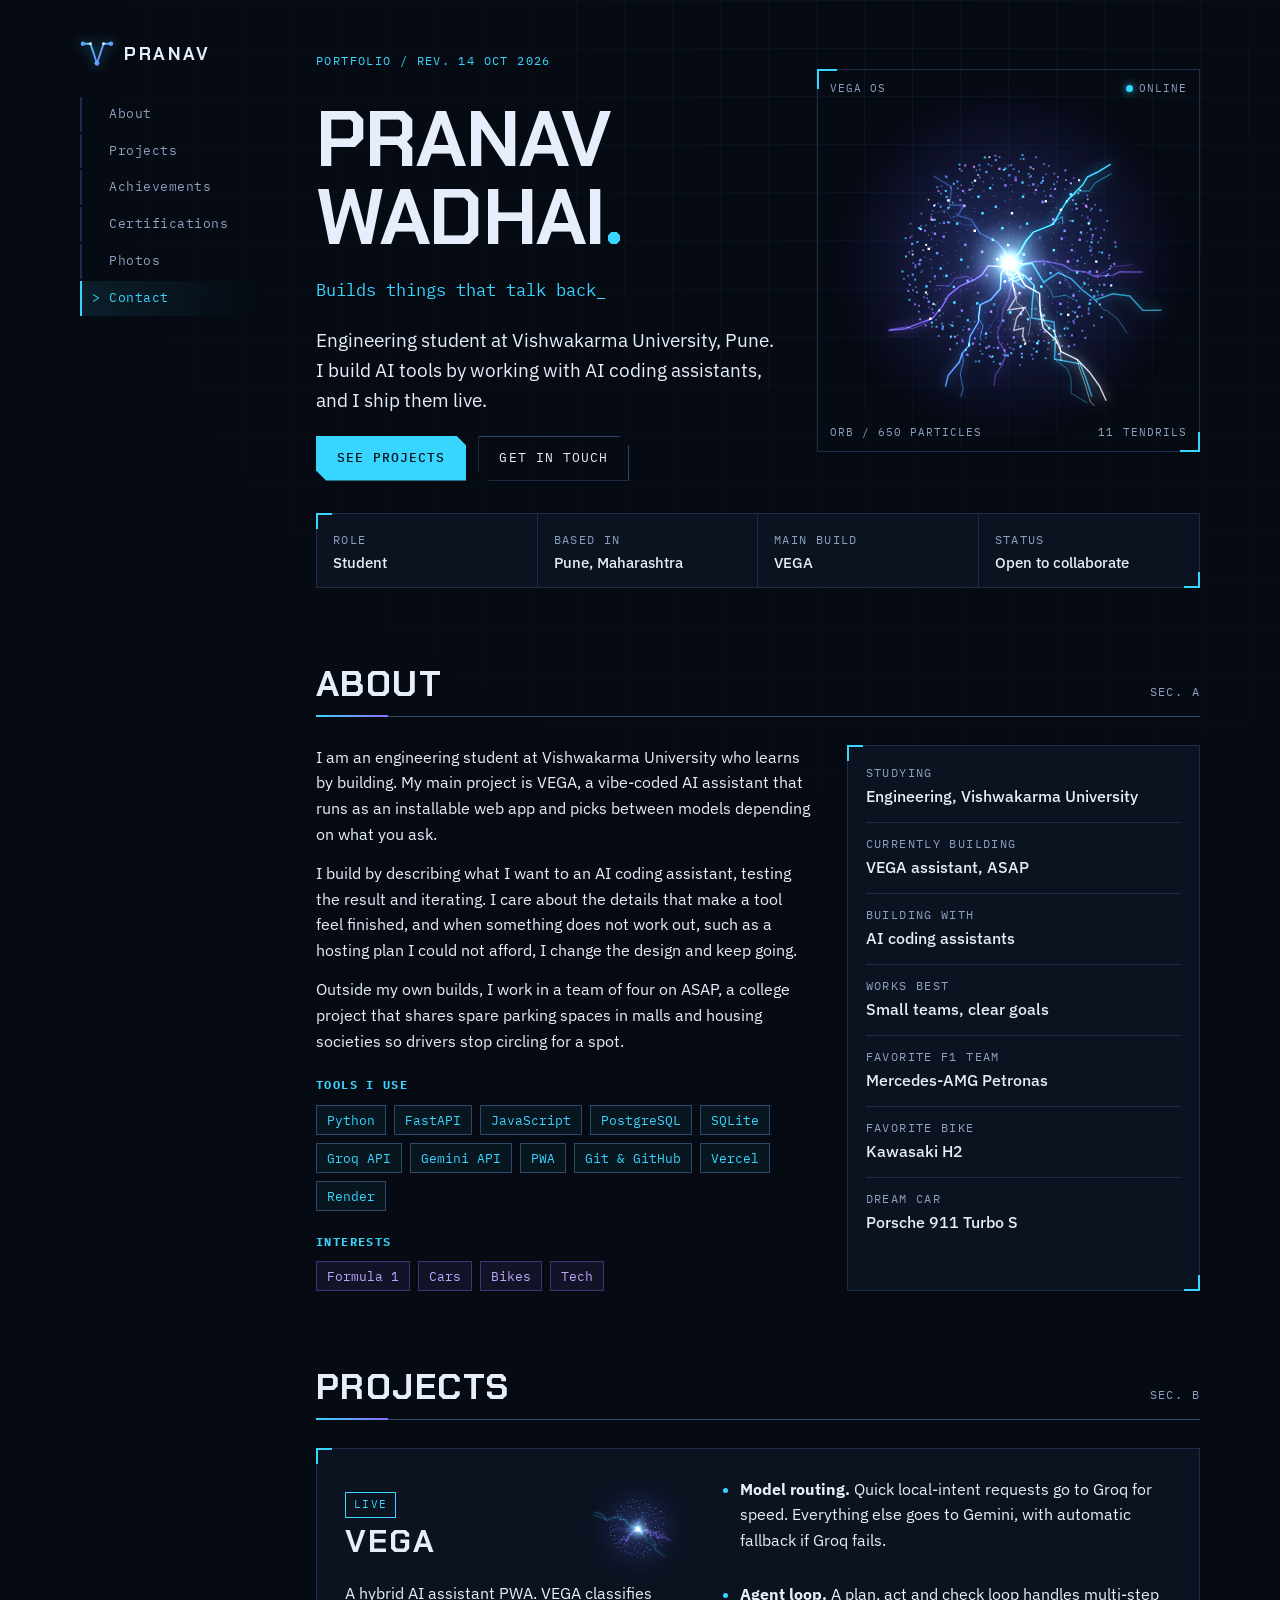
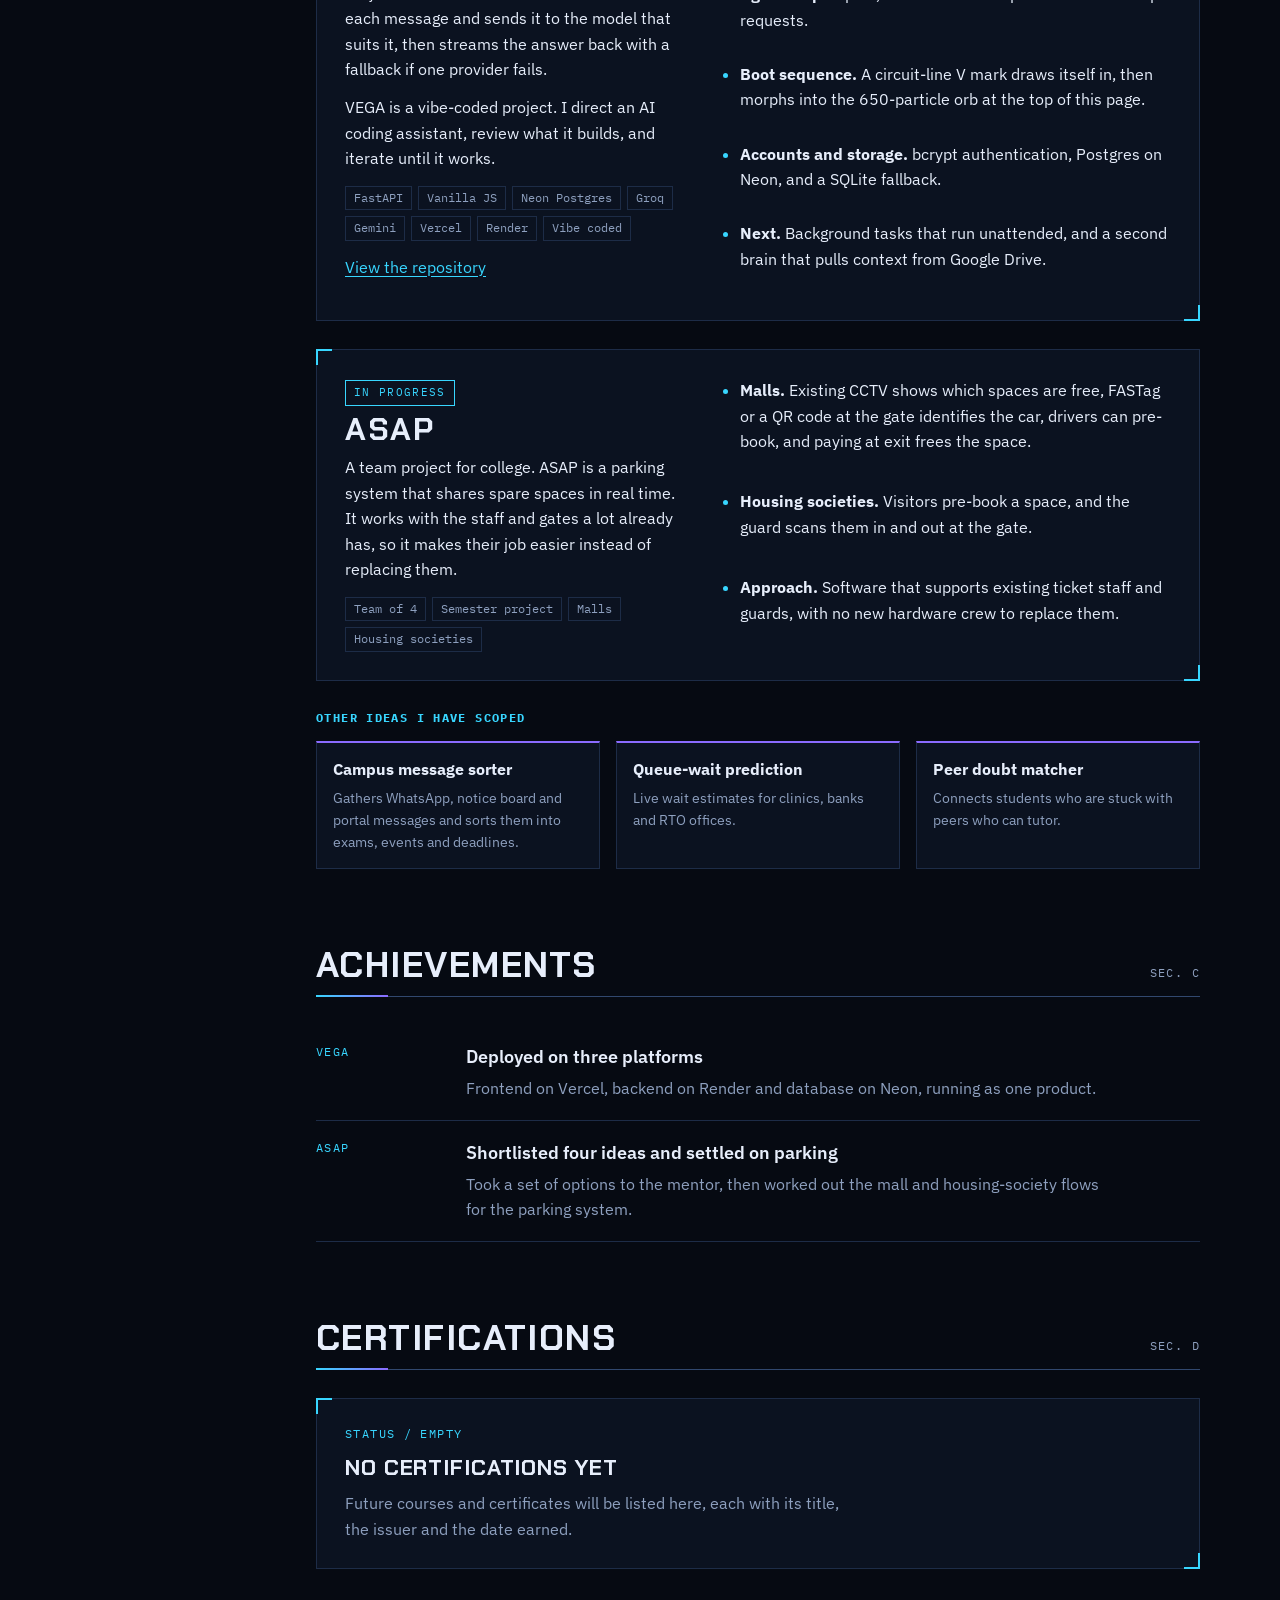
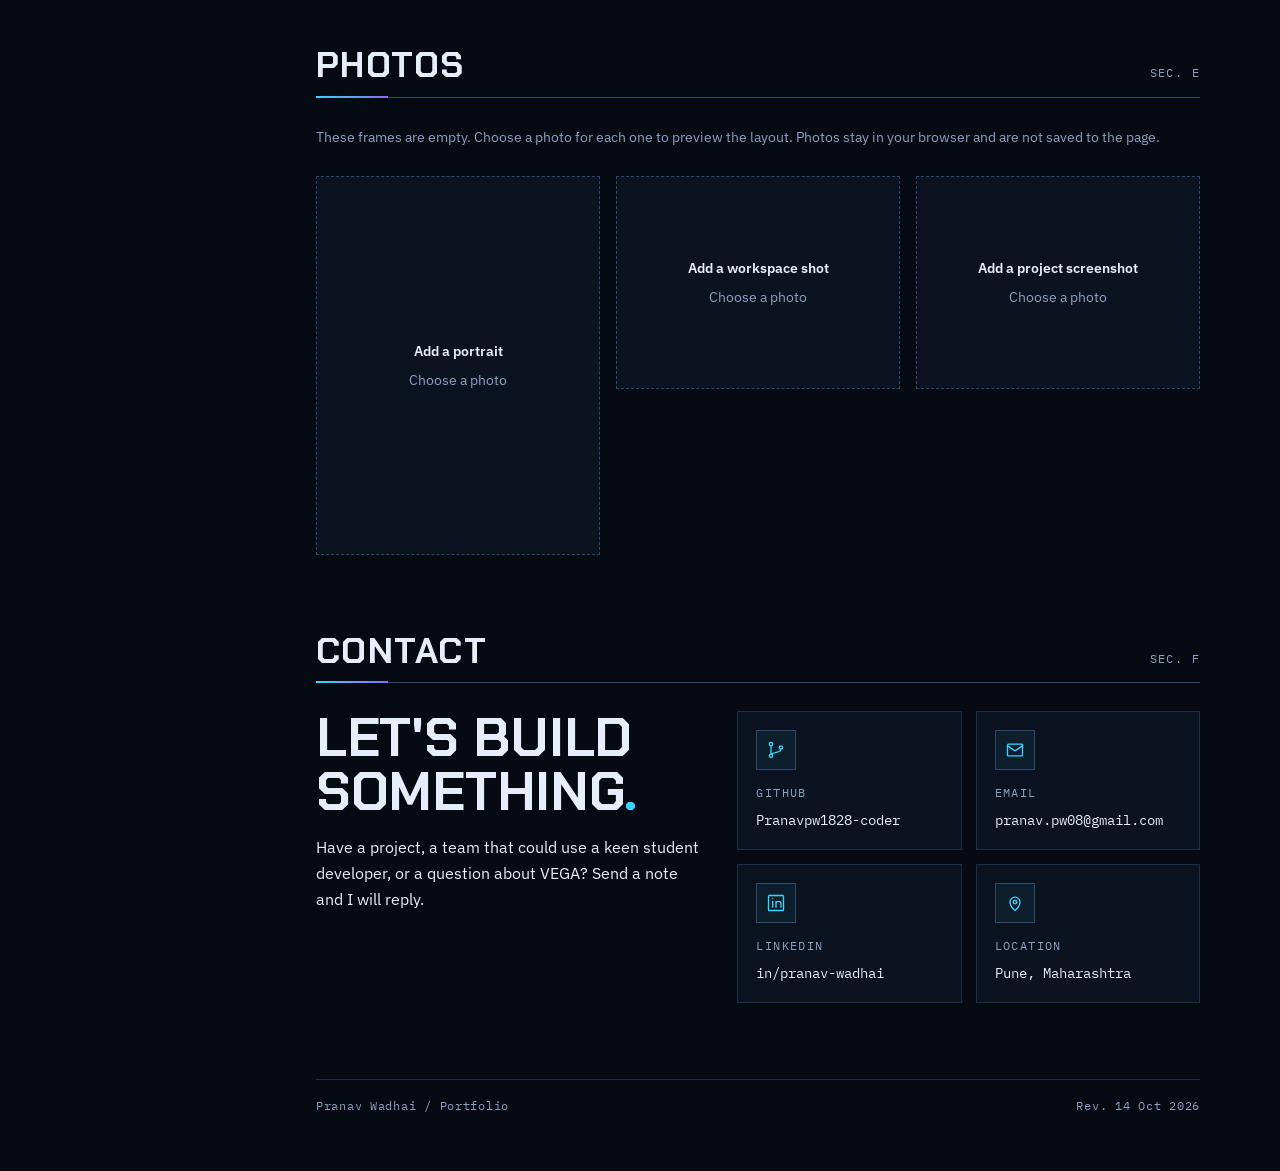
==== index.html @ 469eb093 "Replace profile page with new HUD portfolio (split into HTML, CSS, JS) Co-Authored-By: Claude Sonnet" ====
<!doctype html>
<html lang="en">
<head>
<meta charset="utf-8">
<meta name="viewport" content="width=device-width,initial-scale=1,viewport-fit=cover">
<title>Pranav Portfolio</title>
<link rel="stylesheet" href="https://fonts.googleapis.com/css2?family=Chakra+Petch:wght@500;600;700&family=IBM+Plex+Sans:wght@400;500;600&family=IBM+Plex+Mono:wght@400;500&display=swap">
<link rel="stylesheet" href="style.css">
</head>
<body>

<div class="wrap">
  <aside class="index">
    <div class="brand">
      <svg class="vmark" viewBox="0 0 36 30" width="34" height="28" aria-hidden="true">
        <defs><linearGradient id="vg" x1="0" y1="0" x2="1" y2="1"><stop offset="0" stop-color="#38D6FF"/><stop offset="1" stop-color="#8B6BFF"/></linearGradient></defs>
        <path d="M3 4 H11 L18 25 L25 4 H33" fill="none" stroke="url(#vg)" stroke-width="2" stroke-linejoin="round" stroke-linecap="round"/>
        <circle cx="3" cy="4" r="2.4" fill="url(#vg)"/><circle cx="33" cy="4" r="2.4" fill="url(#vg)"/><circle cx="18" cy="25" r="2.6" fill="url(#vg)"/>
        <circle cx="11" cy="4" r="1.5" fill="#E7EEFB"/><circle cx="25" cy="4" r="1.5" fill="#E7EEFB"/>
      </svg>
      <span>PRANAV</span>
    </div>
    <nav aria-label="Sections">
      <a href="#about" class="on">About</a>
      <a href="#projects">Projects</a>
      <a href="#achievements">Achievements</a>
      <a href="#certifications">Certifications</a>
      <a href="#gallery">Photos</a>
      <a href="#contact">Contact</a>
    </nav>
  </aside>

  <main>
    <section class="hero" aria-labelledby="top">
      <div class="hero-copy">
        <p class="label hot">Portfolio / Rev. 14 Oct 2026</p>
        <h1 id="top">Pranav Wadhai<em>.</em></h1>
        <p class="tag">Builds things that talk back</p>
        <p class="lede">Engineering student at Vishwakarma University, Pune. I build AI tools by working with AI coding assistants, and I ship them live.</p>
        <div class="cta">
          <a class="btn primary" href="#projects">See projects</a>
          <a class="btn" href="#contact">Get in touch</a>
        </div>
      </div>

      <div class="orbbox">
        <canvas id="orb" role="img" aria-label="Animated particle orb with lightning tendrils, taken from the VEGA assistant"></canvas>
        <span class="readout tl">VEGA OS</span>
        <span class="readout tr"><span class="dot"></span>Online</span>
        <span class="readout bl">Orb / 650 particles</span>
        <span class="readout br">11 tendrils</span>
      </div>

      <div class="statstrip hud">
        <div><span class="label">Role</span><b>Student</b></div>
        <div><span class="label">Based in</span><b>Pune, Maharashtra</b></div>
        <div><span class="label">Main build</span><b>VEGA</b></div>
        <div><span class="label">Status</span><b>Open to collaborate</b></div>
      </div>
    </section>

    <section class="sheet" id="about">
      <header><h2>About</h2><span class="label">Sec. A</span></header>
      <div class="about">
        <div>
          <p>I am an engineering student at Vishwakarma University who learns by building. My main project is VEGA, a vibe-coded AI assistant that runs as an installable web app and picks between models depending on what you ask.</p>
          <p>I build by describing what I want to an AI coding assistant, testing the result and iterating. I care about the details that make a tool feel finished, and when something does not work out, such as a hosting plan I could not afford, I change the design and keep going.</p>
          <p>Outside my own builds, I work in a team of four on ASAP, a college project that shares spare parking spaces in malls and housing societies so drivers stop circling for a spot.</p>
          <h3 class="label hot" style="margin:22px 0 10px">Tools I use</h3>
          <ul class="skills">
            <li>Python</li><li>FastAPI</li><li>JavaScript</li><li>PostgreSQL</li><li>SQLite</li><li>Groq API</li><li>Gemini API</li><li>PWA</li><li>Git &amp; GitHub</li><li>Vercel</li><li>Render</li>
          </ul>
          <h3 class="label hot" style="margin:22px 0 10px">Interests</h3>
          <ul class="skills alt">
            <li>Formula 1</li><li>Cars</li><li>Bikes</li><li>Tech</li>
          </ul>
        </div>
        <div class="facts hud">
          <div><span class="label">Studying</span><b>Engineering, Vishwakarma University</b></div>
          <div><span class="label">Currently building</span><b>VEGA assistant, ASAP</b></div>
          <div><span class="label">Building with</span><b>AI coding assistants</b></div>
          <div><span class="label">Works best</span><b>Small teams, clear goals</b></div>
          <div><span class="label">Favorite F1 team</span><b>Mercedes-AMG Petronas</b></div>
          <div><span class="label">Favorite bike</span><b>Kawasaki H2</b></div>
          <div><span class="label">Dream car</span><b>Porsche 911 Turbo S</b></div>
        </div>
      </div>
    </section>

    <section class="sheet" id="projects">
      <header><h2>Projects</h2><span class="label">Sec. B</span></header>

      <article class="project hud">
        <div>
          <div class="proj-head">
            <div><span class="status">Live</span><h3>VEGA</h3></div>
            <canvas id="orb2" class="orb-s" role="img" aria-label="Small VEGA orb"></canvas>
          </div>
          <p>A hybrid AI assistant PWA. VEGA classifies each message and sends it to the model that suits it, then streams the answer back with a fallback if one provider fails.</p>
          <p>VEGA is a vibe-coded project. I direct an AI coding assistant, review what it builds, and iterate until it works.</p>
          <div class="stack"><span>FastAPI</span><span>Vanilla JS</span><span>Neon Postgres</span><span>Groq</span><span>Gemini</span><span>Vercel</span><span>Render</span><span>Vibe coded</span></div>
          <p style="margin-top:14px"><a href="https://github.com/Pranavpw1828-coder/FRIDAY" rel="noopener">View the repository</a></p>
        </div>
        <ul>
          <li><b>Model routing.</b> Quick local-intent requests go to Groq for speed. Everything else goes to Gemini, with automatic fallback if Groq fails.</li>
          <li><b>Agent loop.</b> A plan, act and check loop handles multi-step requests.</li>
          <li><b>Boot sequence.</b> A circuit-line V mark draws itself in, then morphs into the 650-particle orb at the top of this page.</li>
          <li><b>Accounts and storage.</b> bcrypt authentication, Postgres on Neon, and a SQLite fallback.</li>
          <li><b>Next.</b> Background tasks that run unattended, and a second brain that pulls context from Google Drive.</li>
        </ul>
      </article>

      <article class="project hud">
        <div>
          <span class="status">In progress</span>
          <h3>ASAP</h3>
          <p>A team project for college. ASAP is a parking system that shares spare spaces in real time. It works with the staff and gates a lot already has, so it makes their job easier instead of replacing them.</p>
          <div class="stack"><span>Team of 4</span><span>Semester project</span><span>Malls</span><span>Housing societies</span></div>
        </div>
        <ul>
          <li><b>Malls.</b> Existing CCTV shows which spaces are free, FASTag or a QR code at the gate identifies the car, drivers can pre-book, and paying at exit frees the space.</li>
          <li><b>Housing societies.</b> Visitors pre-book a space, and the guard scans them in and out at the gate.</li>
          <li><b>Approach.</b> Software that supports existing ticket staff and guards, with no new hardware crew to replace them.</li>
        </ul>
      </article>

      <div>
        <h3 class="label hot" style="margin:0 0 14px">Other ideas I have scoped</h3>
        <div class="ideas">
          <div><h4>Campus message sorter</h4><p>Gathers WhatsApp, notice board and portal messages and sorts them into exams, events and deadlines.</p></div>
          <div><h4>Queue-wait prediction</h4><p>Live wait estimates for clinics, banks and RTO offices.</p></div>
          <div><h4>Peer doubt matcher</h4><p>Connects students who are stuck with peers who can tutor.</p></div>
        </div>
      </div>
    </section>

    <section class="sheet" id="achievements">
      <header><h2>Achievements</h2><span class="label">Sec. C</span></header>
      <ul class="ach">
        <li><span class="label hot">VEGA</span><div><h3>Deployed on three platforms</h3><p>Frontend on Vercel, backend on Render and database on Neon, running as one product.</p></div></li>
        <li><span class="label hot">ASAP</span><div><h3>Shortlisted four ideas and settled on parking</h3><p>Took a set of options to the mentor, then worked out the mall and housing-society flows for the parking system.</p></div></li>
      </ul>
    </section>

    <section class="sheet" id="certifications">
      <header><h2>Certifications</h2><span class="label">Sec. D</span></header>
      <div class="empty hud">
        <span class="label hot">Status / empty</span>
        <b>No certifications yet</b>
        <p>Future courses and certificates will be listed here, each with its title, the issuer and the date earned.</p>
      </div>
    </section>

    <section class="sheet" id="gallery">
      <header><h2>Photos</h2><span class="label">Sec. E</span></header>
      <p class="note">These frames are empty. Choose a photo for each one to preview the layout. Photos stay in your browser and are not saved to the page.</p>
      <div class="gallery" id="gal">
        <div class="photo"><label for="p1"><b>Add a portrait</b><span class="hint">Choose a photo</span></label><input id="p1" type="file" accept="image/*"></div>
        <div class="photo"><label for="p2"><b>Add a workspace shot</b><span class="hint">Choose a photo</span></label><input id="p2" type="file" accept="image/*"></div>
        <div class="photo"><label for="p3"><b>Add a project screenshot</b><span class="hint">Choose a photo</span></label><input id="p3" type="file" accept="image/*"></div>
      </div>
    </section>

    <section class="sheet" id="contact">
      <header><h2>Contact</h2><span class="label">Sec. F</span></header>
      <div class="contact">
        <div>
          <p class="big">Let's build<br>something<em>.</em></p>
          <p>Have a project, a team that could use a keen student developer, or a question about VEGA? Send a note and I will reply.</p>
        </div>
        <div class="tiles">
          <div class="tile"><span class="ico"><svg viewBox="0 0 24 24" aria-hidden="true"><circle cx="6" cy="5" r="2"/><circle cx="6" cy="19" r="2"/><circle cx="18" cy="9" r="2"/><path d="M6 7v10M18 11c0 4-6 3-12 6"/></svg></span><span class="label">GitHub</span><a class="v" href="https://github.com/Pranavpw1828-coder" rel="noopener">Pranavpw1828-coder</a><button class="copy" type="button" data-copy="https://github.com/Pranavpw1828-coder" aria-label="Copy GitHub link" title="Copy"><svg class="i-copy" viewBox="0 0 24 24" aria-hidden="true"><rect x="9" y="9" width="11" height="11" rx="1"/><path d="M5 15V5a1 1 0 011-1h10"/></svg><svg class="i-ok" viewBox="0 0 24 24" aria-hidden="true"><path d="M5 12.5l4.5 4.5L19 7"/></svg></button></div>
          <div class="tile"><span class="ico"><svg viewBox="0 0 24 24" aria-hidden="true"><rect x="3" y="5" width="18" height="14" rx="1"/><path d="M3 7l9 6 9-6"/></svg></span><span class="label">Email</span><a class="v" href="mailto:pranav.pw08@gmail.com">pranav.pw08@gmail.com</a><button class="copy" type="button" data-copy="pranav.pw08@gmail.com" aria-label="Copy email address" title="Copy"><svg class="i-copy" viewBox="0 0 24 24" aria-hidden="true"><rect x="9" y="9" width="11" height="11" rx="1"/><path d="M5 15V5a1 1 0 011-1h10"/></svg><svg class="i-ok" viewBox="0 0 24 24" aria-hidden="true"><path d="M5 12.5l4.5 4.5L19 7"/></svg></button></div>
          <div class="tile"><span class="ico"><svg viewBox="0 0 24 24" aria-hidden="true"><rect x="3" y="3" width="18" height="18" rx="1"/><path d="M8 10v7M8 7v.01M12 17v-7M12 13c0-2 1.5-3 3-3s3 1 3 3v4"/></svg></span><span class="label">LinkedIn</span><a class="v" href="https://www.linkedin.com/in/pranav-wadhai-7a3596355/" rel="noopener">in/pranav-wadhai</a><button class="copy" type="button" data-copy="https://www.linkedin.com/in/pranav-wadhai-7a3596355/" aria-label="Copy LinkedIn link" title="Copy"><svg class="i-copy" viewBox="0 0 24 24" aria-hidden="true"><rect x="9" y="9" width="11" height="11" rx="1"/><path d="M5 15V5a1 1 0 011-1h10"/></svg><svg class="i-ok" viewBox="0 0 24 24" aria-hidden="true"><path d="M5 12.5l4.5 4.5L19 7"/></svg></button></div>
          <div class="tile"><span class="ico"><svg viewBox="0 0 24 24" aria-hidden="true"><path d="M12 21s-6-5.3-6-10a6 6 0 1112 0c0 4.7-6 10-6 10z"/><circle cx="12" cy="11" r="2"/></svg></span><span class="label">Location</span><span class="v">Pune, Maharashtra</span></div>
        </div>
      </div>
    </section>

    <footer><span>Pranav Wadhai / Portfolio</span><span>Rev. 14 Oct 2026</span></footer>
  </main>
</div>

<script src="Profile.js"></script>
</body>
</html>
---- style.css ----
/* Base reset (from original head styles) */
:root{box-sizing:border-box;padding-top:env(safe-area-inset-top,0px);padding-bottom:env(safe-area-inset-bottom,0px)}
html{scroll-padding-top:env(safe-area-inset-top,0px)}
img{max-width:100%}
[hidden]:not([hidden=until-found i]){display:none!important}

/* Layout concept: a VEGA-style HUD. Sticky command index on the left, a live particle orb in the hero, bracketed panels for every section. One deliberate dark look. */
:root {
  --bg: #060A12;
  --surface: #0B1220;
  --surface-2: #101A2E;
  --ink: #E7EEFB;
  --muted: #8EA0BF;
  --line: #1D2C47;
  --line-strong: #31486E;
  --cyan: #38D6FF;
  --violet: #8B6BFF;
  --on-cyan: #04101C;
  --font-display: "Chakra Petch", "Segoe UI", system-ui, sans-serif;
  --font-body: "IBM Plex Sans", "Segoe UI", system-ui, sans-serif;
  --font-mono: "IBM Plex Mono", ui-monospace, "SFMono-Regular", Menlo, monospace;
  color-scheme: dark;
}

* { box-sizing: border-box; }
html { scroll-behavior: smooth; }
body {
  margin: 0;
  background: var(--bg);
  color: var(--ink);
  font-family: var(--font-body);
  font-size: 16px;
  line-height: 1.6;
  padding-block: 0 56px;
  padding-left: max(16px, env(safe-area-inset-left, 0px));
  padding-right: max(16px, env(safe-area-inset-right, 0px));
}
body::before {
  content: ""; position: fixed; inset: 0; z-index: -1; pointer-events: none;
  background-image:
    linear-gradient(to right, rgba(56, 214, 255, .055) 1px, transparent 1px),
    linear-gradient(to bottom, rgba(56, 214, 255, .055) 1px, transparent 1px);
  background-size: 48px 48px;
  -webkit-mask-image: radial-gradient(ellipse at 70% 10%, #000 0%, transparent 75%);
  mask-image: radial-gradient(ellipse at 70% 10%, #000 0%, transparent 75%);
}
a { color: var(--cyan); text-underline-offset: 3px; }
a:focus-visible, button:focus-visible, label:focus-within { outline: 2px solid var(--cyan); outline-offset: 3px; }
.wrap { max-width: 1120px; margin: 0 auto; display: grid; grid-template-columns: 188px minmax(0, 1fr); gap: 48px; }
.label { font-family: var(--font-mono); font-size: 11.5px; letter-spacing: .12em; text-transform: uppercase; color: var(--muted); }
.label.hot { color: var(--cyan); }

/* HUD panel with corner brackets */
.hud { position: relative; background: var(--surface); border: 1px solid var(--line); }
.hud::before, .hud::after { content: ""; position: absolute; width: 14px; height: 14px; pointer-events: none; border: 2px solid var(--cyan); }
.hud::before { top: -1px; left: -1px; border-right: 0; border-bottom: 0; }
.hud::after { bottom: -1px; right: -1px; border-left: 0; border-top: 0; }

/* Index */
.index { position: sticky; top: env(safe-area-inset-top, 0px); align-self: start; padding-block: 40px; display: flex; flex-direction: column; gap: 28px; min-width: 0; }
.brand { display: flex; align-items: center; gap: 10px; font-family: var(--font-display); font-weight: 700; font-size: 18px; letter-spacing: .14em; }
.vmark { flex: none; filter: drop-shadow(0 0 6px rgba(56, 214, 255, .55)); }
.index nav { display: flex; flex-direction: column; gap: 2px; }
.index nav a { text-decoration: none; color: var(--muted); font-family: var(--font-mono); font-size: 13px; letter-spacing: .04em; padding: 7px 10px; border-left: 2px solid var(--line); }
.index nav a::before { content: "> "; opacity: 0; }
.index nav a:hover { color: var(--ink); }
.index nav a.on { color: var(--cyan); border-left-color: var(--cyan); background: linear-gradient(90deg, rgba(56, 214, 255, .1), transparent); }
.index nav a.on::before { opacity: 1; }

main { min-width: 0; display: flex; flex-direction: column; gap: 76px; padding-block: 40px 0; }

/* Hero */
.hero { display: grid; grid-template-columns: minmax(0, 1.1fr) minmax(0, .9fr); gap: 32px; align-items: center; }
.hero-copy { display: grid; gap: 20px; align-content: center; min-width: 0; }
.hero h1 { font-family: var(--font-display); font-weight: 700; font-size: clamp(40px, 6.2vw, 78px); line-height: 1; letter-spacing: -.01em; margin: 0; text-transform: uppercase; text-wrap: balance; }
.hero h1 em { font-style: normal; color: var(--cyan); }
.tag { font-family: var(--font-mono); font-size: clamp(14px, 1.6vw, 17px); color: var(--cyan); margin: 0; }
.tag::after { content: "_"; animation: blink 1.1s steps(1) infinite; }
@keyframes blink { 50% { opacity: 0; } }
.lede { font-size: clamp(16px, 1.8vw, 19px); max-width: 34em; margin: 0; color: var(--ink); }
.cta { display: flex; flex-wrap: wrap; gap: 12px; }
.btn { display: inline-block; padding: 11px 20px; border: 1px solid var(--line-strong); color: var(--ink); text-decoration: none; font-family: var(--font-mono); font-size: 13px; letter-spacing: .08em; text-transform: uppercase; background: transparent; cursor: pointer; clip-path: polygon(0 0, calc(100% - 10px) 0, 100% 10px, 100% 100%, 10px 100%, 0 calc(100% - 10px)); }
.btn.primary { background: var(--cyan); border-color: var(--cyan); color: var(--on-cyan); font-weight: 500; }
.btn:hover { filter: brightness(1.15); }
.btn:focus-visible { outline-offset: -4px; }

.orbbox { position: relative; width: 100%; max-width: 440px; aspect-ratio: 1; justify-self: center; border: 1px solid var(--line); background: radial-gradient(circle at 50% 50%, rgba(80, 90, 255, .12), transparent 65%); }
.orbbox::before, .orbbox::after { content: ""; position: absolute; width: 18px; height: 18px; border: 2px solid var(--cyan); pointer-events: none; }
.orbbox::before { top: -1px; left: -1px; border-right: 0; border-bottom: 0; }
.orbbox::after { bottom: -1px; right: -1px; border-left: 0; border-top: 0; }
.orbbox canvas { position: absolute; inset: 0; width: 100%; height: 100%; display: block; }
.readout { position: absolute; font-family: var(--font-mono); font-size: 10.5px; letter-spacing: .1em; text-transform: uppercase; color: var(--muted); z-index: 1; }
.readout.tl { top: 10px; left: 12px; } .readout.tr { top: 10px; right: 12px; text-align: right; }
.readout.bl { bottom: 10px; left: 12px; } .readout.br { bottom: 10px; right: 12px; text-align: right; }
.dot { display: inline-block; width: 7px; height: 7px; border-radius: 50%; background: var(--cyan); box-shadow: 0 0 8px var(--cyan); margin-right: 6px; animation: pulse 2s ease-in-out infinite; }
@keyframes pulse { 50% { opacity: .35; } }

.statstrip { grid-column: 1 / -1; display: grid; grid-template-columns: repeat(4, minmax(0, 1fr)); }
.statstrip div { padding: 12px 16px; border-right: 1px solid var(--line); min-width: 0; }
.statstrip div:last-child { border-right: 0; }
.statstrip b { display: block; font-weight: 500; font-size: 15px; overflow-wrap: anywhere; }

/* Sheets */
.sheet { display: grid; gap: 28px; scroll-margin-top: 24px; }
.sheet > header { display: flex; align-items: baseline; justify-content: space-between; gap: 16px; border-bottom: 1px solid var(--line-strong); padding-bottom: 12px; flex-wrap: wrap; position: relative; }
.sheet > header::after { content: ""; position: absolute; left: 0; bottom: -1px; width: 72px; height: 2px; background: linear-gradient(90deg, var(--cyan), var(--violet)); }
.sheet h2 { font-family: var(--font-display); font-weight: 700; font-size: clamp(26px, 3.6vw, 36px); letter-spacing: .04em; text-transform: uppercase; margin: 0; line-height: 1.1; text-wrap: balance; }

.about { display: grid; grid-template-columns: minmax(0, 1.4fr) minmax(0, 1fr); gap: 36px; }
.about p { margin: 0 0 14px; max-width: 62ch; }
.facts { display: grid; align-content: start; padding: 6px 18px; }
.facts div { display: grid; gap: 2px; padding: 12px 0; border-bottom: 1px solid var(--line); }
.facts div:last-child { border-bottom: 0; }
.facts b { font-weight: 500; }
.skills { display: flex; flex-wrap: wrap; gap: 8px; margin: 0; padding: 0; list-style: none; }
.skills li { font-family: var(--font-mono); font-size: 12.5px; padding: 4px 10px; border: 1px solid var(--line-strong); color: var(--cyan); background: rgba(56, 214, 255, .06); }

/* Projects */
.project { display: grid; grid-template-columns: minmax(0, 1fr) minmax(0, 1.3fr); gap: 32px; padding: 28px; }
.project h3 { font-family: var(--font-display); font-size: 32px; margin: 6px 0 8px; letter-spacing: .06em; text-transform: uppercase; line-height: 1.1; }
.project p { margin: 0 0 12px; }
.project ul { margin: 0; padding-left: 18px; display: grid; gap: 9px; }
.project li::marker { color: var(--cyan); }
.proj-head { display: flex; align-items: center; justify-content: space-between; gap: 12px; }
.orb-s { width: 104px; height: 104px; flex: none; display: block; }
.status { display: inline-block; font-family: var(--font-mono); font-size: 11px; letter-spacing: .12em; text-transform: uppercase; padding: 3px 8px; border: 1px solid var(--cyan); color: var(--cyan); }
.stack { display: flex; flex-wrap: wrap; gap: 6px; margin-top: 14px; }
.stack span { font-family: var(--font-mono); font-size: 11.5px; color: var(--muted); border: 1px solid var(--line); padding: 2px 8px; }
.ideas { display: grid; grid-template-columns: repeat(auto-fit, minmax(220px, 1fr)); gap: 16px; }
.ideas div { border: 1px solid var(--line); border-top: 2px solid var(--violet); padding: 14px 16px; background: var(--surface); }
.ideas h4 { margin: 0 0 4px; font-size: 16px; }
.ideas p { margin: 0; color: var(--muted); font-size: 14px; }

/* Achievements */
.ach { list-style: none; margin: 0; padding: 0; display: grid; }
.ach li { display: grid; grid-template-columns: 130px minmax(0, 1fr); gap: 20px; padding: 18px 0; border-bottom: 1px solid var(--line); }
.ach h3 { margin: 0 0 4px; font-size: 18px; font-weight: 600; }
.ach p { margin: 0; color: var(--muted); max-width: 64ch; }

/* Gallery */
.gallery { display: grid; grid-template-columns: repeat(auto-fill, minmax(230px, 1fr)); gap: 16px; align-items: start; }
.photo { position: relative; aspect-ratio: 4 / 3; max-width: 100%; border: 1px dashed var(--line-strong); background: var(--surface); display: grid; place-items: center; overflow: hidden; }
.photo:first-child { aspect-ratio: 3 / 4; }
.photo img { position: absolute; inset: 0; width: 100%; height: 100%; object-fit: contain; background: var(--surface); }
.photo label { display: grid; gap: 6px; justify-items: center; text-align: center; padding: 16px; cursor: pointer; color: var(--muted); font-size: 14px; width: 100%; height: 100%; align-content: center; }
.photo label b { color: var(--ink); font-weight: 600; }
.photo input { position: absolute; opacity: 0; width: 1px; height: 1px; }
.photo.filled { border-style: solid; border-color: var(--line); }
.photo.filled label { position: absolute; inset: auto 8px 8px auto; width: auto; height: auto; padding: 4px 10px; background: var(--bg); color: var(--ink); font-family: var(--font-mono); font-size: 11px; z-index: 1; border: 1px solid var(--line-strong); }
.photo.filled label b, .photo.filled label span.hint { display: none; }
.note { font-size: 14px; color: var(--muted); margin: 0; }
.skills.alt li { color: #B9A8FF; border-color: #3D3573; background: rgba(139, 107, 255, .09); }
.empty { padding: 26px 28px; display: grid; gap: 6px; }
.empty b { font-family: var(--font-display); font-size: 22px; letter-spacing: .04em; text-transform: uppercase; }
.empty p { margin: 0; color: var(--muted); max-width: 52ch; }

/* Contact */
.contact { display: grid; grid-template-columns: minmax(0, 1fr) minmax(0, 1.2fr); gap: 36px; align-items: start; }
.contact p { margin: 0 0 16px; max-width: 46ch; }
.big { font-family: var(--font-display); font-weight: 700; font-size: clamp(32px, 4.6vw, 54px); line-height: 1; text-transform: uppercase; letter-spacing: -.005em; margin: 0 0 16px !important; }
.big em { font-style: normal; color: var(--cyan); }
.tiles { display: grid; grid-template-columns: repeat(2, minmax(0, 1fr)); gap: 14px; }
.tile { position: relative; display: grid; gap: 6px; align-content: start; padding: 18px; border: 1px solid var(--line); background: var(--surface); overflow: hidden; transition: border-color .2s, transform .2s, box-shadow .2s; }
.tile::before { content: ""; position: absolute; left: 0; top: 0; height: 2px; width: 0; background: linear-gradient(90deg, var(--cyan), var(--violet)); transition: width .3s; }
.tile:hover, .tile:focus-within { border-color: var(--cyan); transform: translateY(-2px); box-shadow: 0 8px 28px rgba(56, 214, 255, .12); }
.tile:hover::before, .tile:focus-within::before { width: 100%; }
.ico { width: 40px; height: 40px; display: grid; place-items: center; border: 1px solid var(--line-strong); color: var(--cyan); margin-bottom: 8px; background: rgba(56, 214, 255, .06); }
.ico svg { width: 20px; height: 20px; fill: none; stroke: currentColor; stroke-width: 1.6; stroke-linecap: round; stroke-linejoin: round; }
.tile .v { font-family: var(--font-mono); font-size: 14px; color: var(--ink); text-decoration: none; overflow-wrap: anywhere; }
a.v::after { content: ""; position: absolute; inset: 0; }
a.v:hover { color: var(--cyan); }
.copy { position: absolute; top: 12px; right: 12px; z-index: 2; width: 32px; height: 32px; display: grid; place-items: center; background: var(--bg); color: var(--cyan); border: 1px solid var(--line-strong); cursor: pointer; opacity: 0; transform: scale(.9); transition: opacity .15s, transform .15s, border-color .15s; padding: 0; }
.tile:hover .copy, .tile:focus-within .copy, .copy:focus-visible { opacity: 1; transform: none; }
@media (hover: none) { .copy { opacity: .75; transform: none; } }
.copy:hover { border-color: var(--cyan); }
.copy svg { width: 15px; height: 15px; fill: none; stroke: currentColor; stroke-width: 1.8; stroke-linecap: round; stroke-linejoin: round; }
.copy .i-ok { display: none; }
.copy.done { opacity: 1; transform: none; }
.copy.done .i-ok { display: block; }
.copy.done .i-copy { display: none; }
@media (max-width: 520px) { .tiles { grid-template-columns: minmax(0, 1fr); } }
footer { color: var(--muted); font-family: var(--font-mono); font-size: 12px; letter-spacing: .06em; display: flex; justify-content: space-between; gap: 12px; flex-wrap: wrap; border-top: 1px solid var(--line); padding-top: 16px; }

@media (max-width: 860px) {
  .wrap { grid-template-columns: minmax(0, 1fr); gap: 0; }
  .index { position: sticky; top: env(safe-area-inset-top, 0px); flex-direction: row; align-items: center; justify-content: space-between; gap: 12px; padding-block: 10px; background: var(--bg); z-index: 5; border-bottom: 1px solid var(--line); }
  .brand span { display: none; }
  .index nav { flex-direction: row; overflow-x: auto; gap: 4px; min-width: 0; }
  .index nav a { border-left: 0; border-bottom: 2px solid var(--line); white-space: nowrap; background: none !important; }
  .index nav a.on { border-bottom-color: var(--cyan); }
  .index nav a::before { content: none; }
  main { gap: 56px; padding-top: 28px; }
  .hero { grid-template-columns: minmax(0, 1fr); }
  .orbbox { max-width: 360px; }
  .statstrip { grid-template-columns: repeat(2, minmax(0, 1fr)); }
  .statstrip div:nth-child(2) { border-right: 0; }
  .statstrip div:nth-child(-n+2) { border-bottom: 1px solid var(--line); }
  .about, .project, .contact { grid-template-columns: minmax(0, 1fr); }
  .project { padding: 20px; }
  .ach li { grid-template-columns: minmax(0, 1fr); gap: 4px; }
}
@media (prefers-reduced-motion: reduce) {
  html { scroll-behavior: auto; }
  .tag::after, .dot { animation: none; }
}
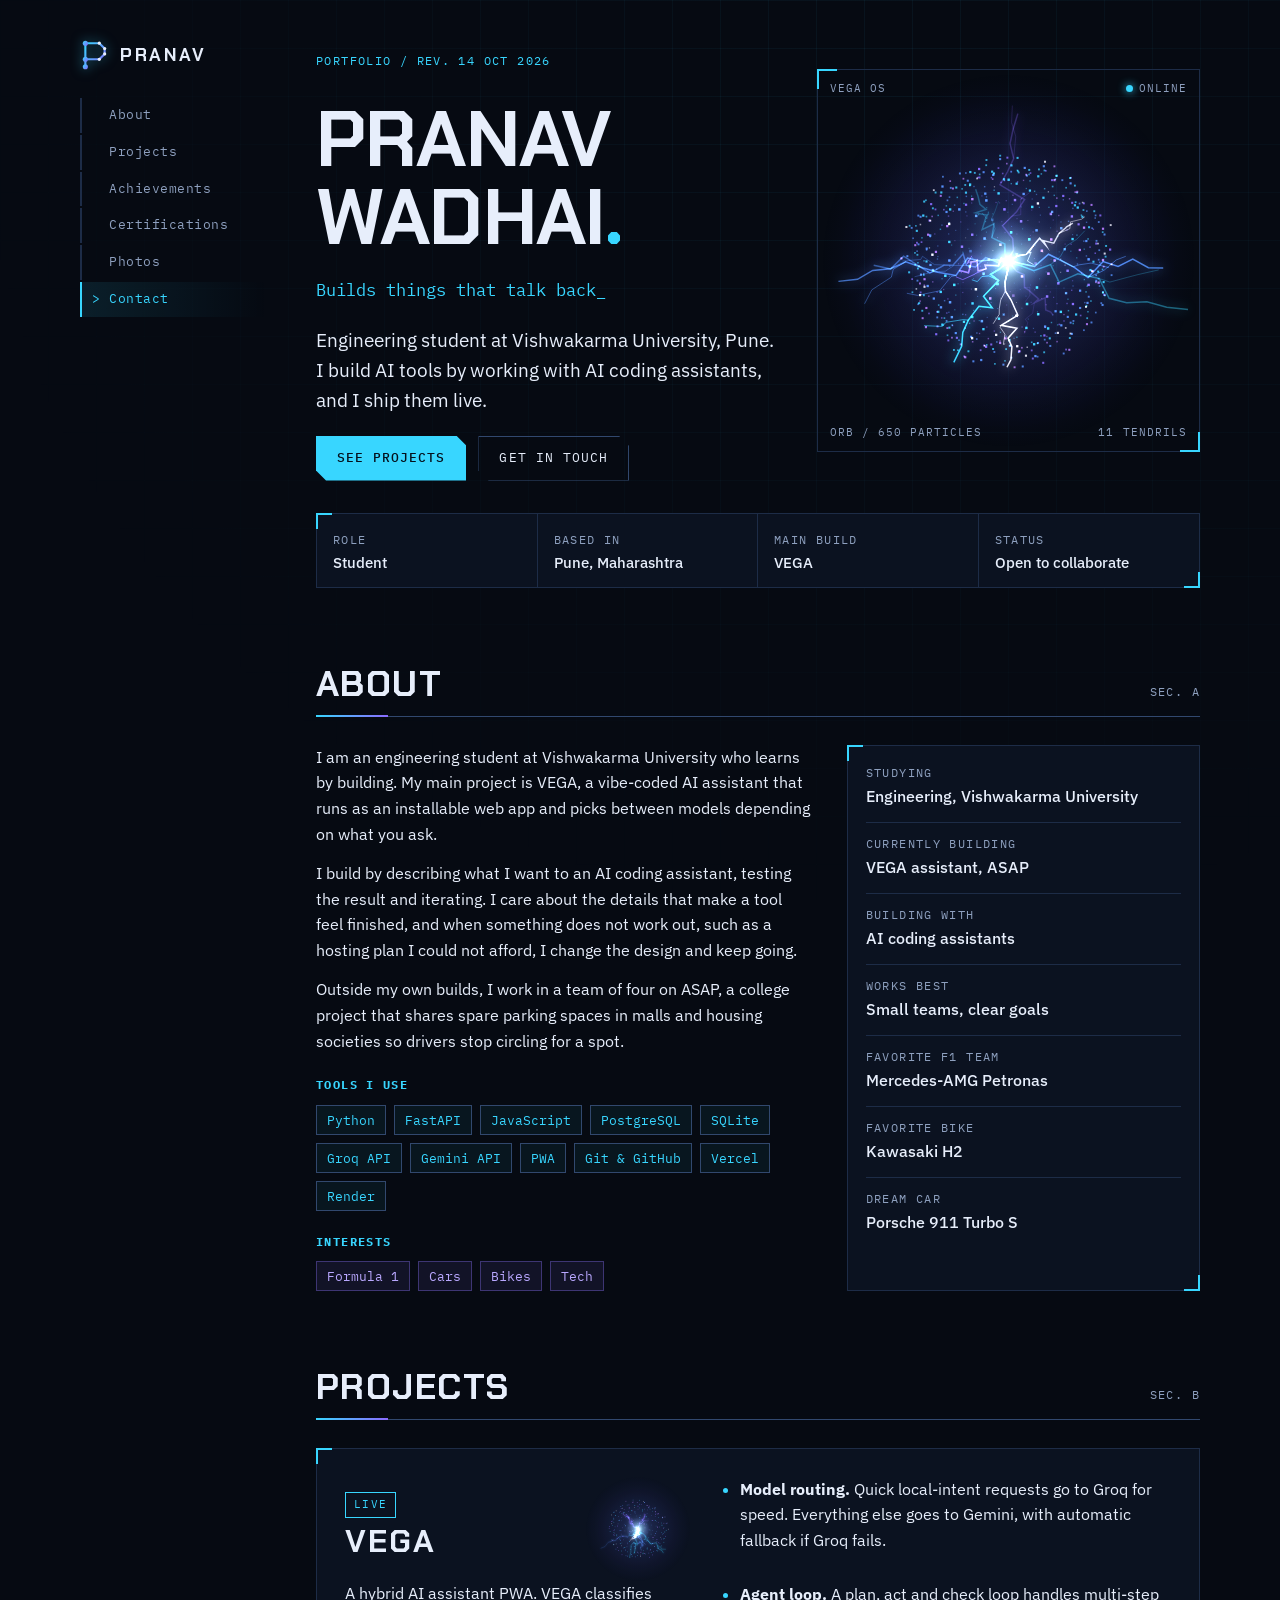
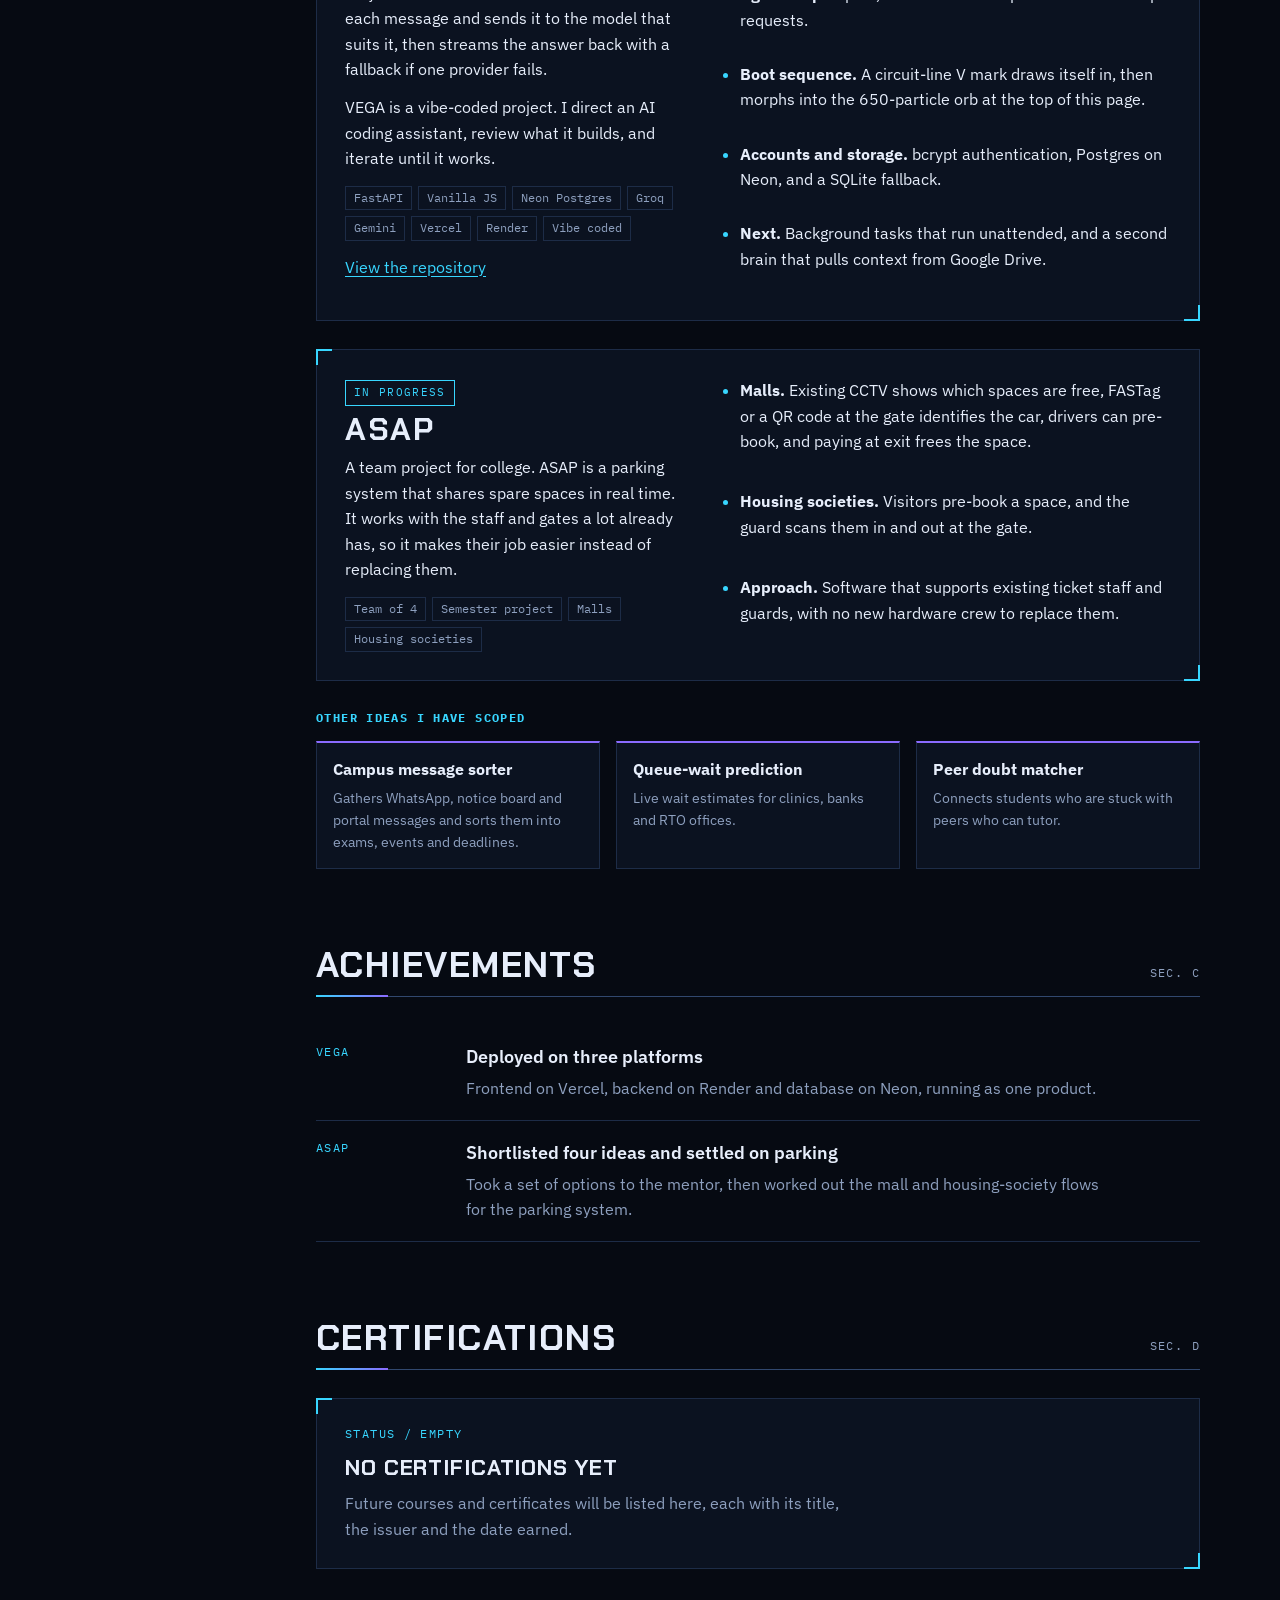
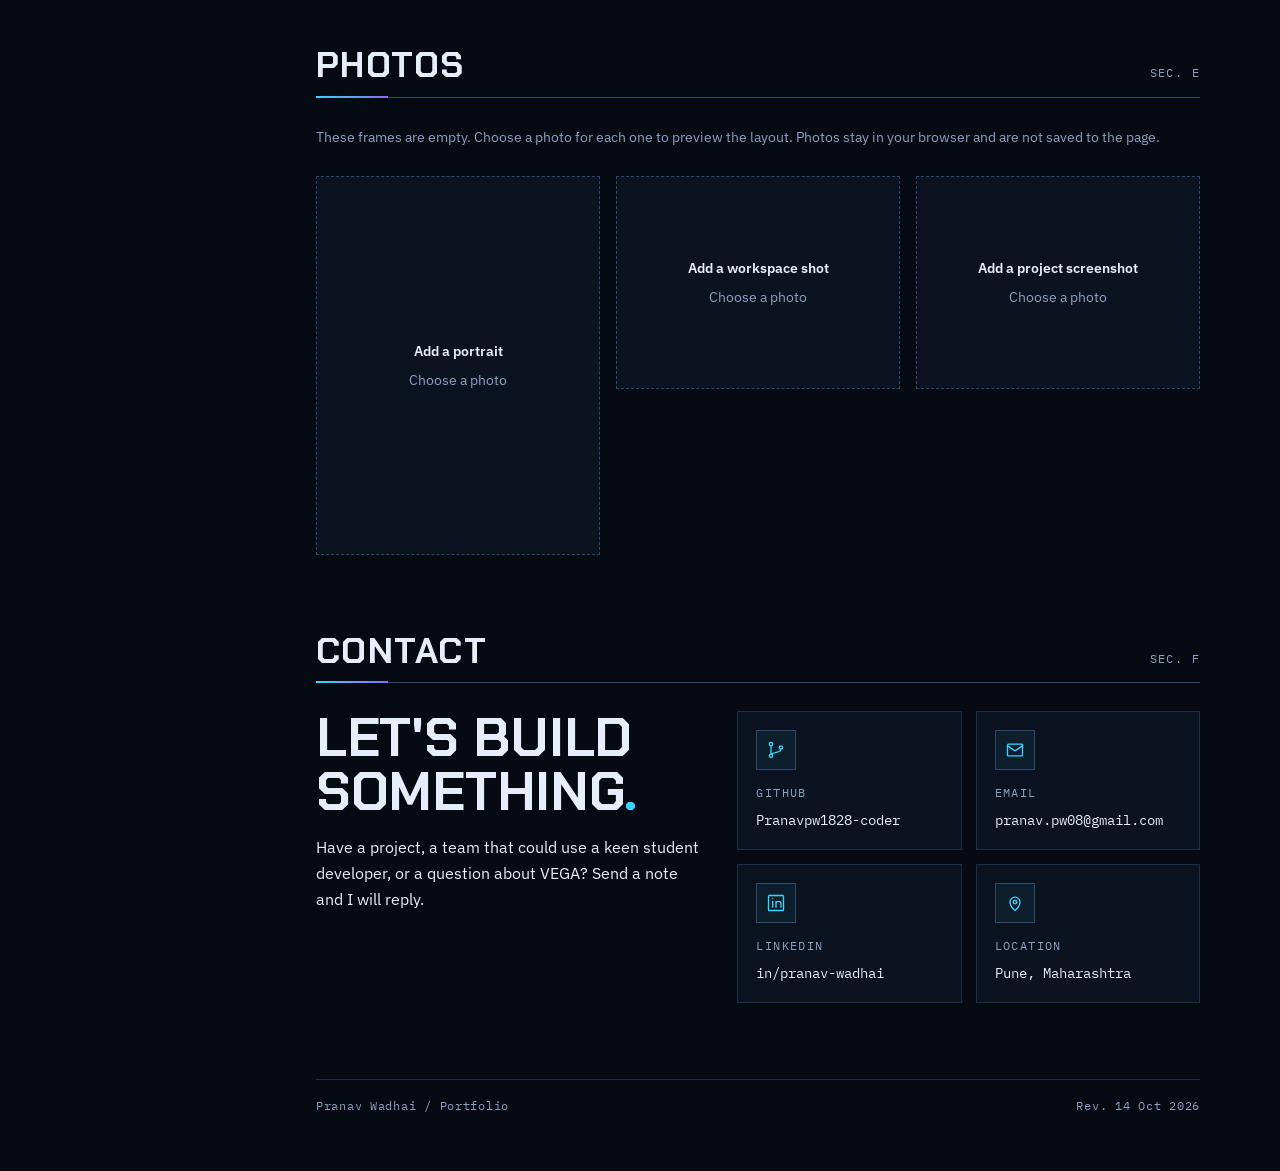
==== commit d6dfad4f: "Restore P logo mark and favicon Co-Authored-By: Claude Sonnet 5.5 <noreply@anthropic.com> Claude-Ses" ====
--- a/index.html
+++ b/index.html
@@ -4,6 +4,7 @@
 <meta charset="utf-8">
 <meta name="viewport" content="width=device-width,initial-scale=1,viewport-fit=cover">
 <title>Pranav Portfolio</title>
+<link rel="icon" href="data:image/svg+xml,%3Csvg xmlns='http://www.w3.org/2000/svg' viewBox='5 1 28 28'%3E%3Cpath d='M10 26V4H23L28 9V14L23 19H10' fill='none' stroke='%2338D6FF' stroke-width='3' stroke-linejoin='round'/%3E%3C/svg%3E">
 <link rel="stylesheet" href="https://fonts.googleapis.com/css2?family=Chakra+Petch:wght@500;600;700&family=IBM+Plex+Sans:wght@400;500;600&family=IBM+Plex+Mono:wght@400;500&display=swap">
 <link rel="stylesheet" href="style.css">
 </head>
@@ -12,11 +13,11 @@
 <div class="wrap">
   <aside class="index">
     <div class="brand">
-      <svg class="vmark" viewBox="0 0 36 30" width="34" height="28" aria-hidden="true">
+      <svg class="vmark" viewBox="5 1 28 28" width="30" height="30" aria-hidden="true">
         <defs><linearGradient id="vg" x1="0" y1="0" x2="1" y2="1"><stop offset="0" stop-color="#38D6FF"/><stop offset="1" stop-color="#8B6BFF"/></linearGradient></defs>
-        <path d="M3 4 H11 L18 25 L25 4 H33" fill="none" stroke="url(#vg)" stroke-width="2" stroke-linejoin="round" stroke-linecap="round"/>
-        <circle cx="3" cy="4" r="2.4" fill="url(#vg)"/><circle cx="33" cy="4" r="2.4" fill="url(#vg)"/><circle cx="18" cy="25" r="2.6" fill="url(#vg)"/>
-        <circle cx="11" cy="4" r="1.5" fill="#E7EEFB"/><circle cx="25" cy="4" r="1.5" fill="#E7EEFB"/>
+        <path d="M10 26 V4 H23 L28 9 V14 L23 19 H10" fill="none" stroke="url(#vg)" stroke-width="2" stroke-linejoin="round" stroke-linecap="round"/>
+        <circle cx="10" cy="26" r="2.4" fill="url(#vg)"/><circle cx="10" cy="4" r="2.4" fill="url(#vg)"/><circle cx="10" cy="19" r="2.4" fill="url(#vg)"/>
+        <circle cx="23" cy="4" r="1.5" fill="#E7EEFB"/><circle cx="28" cy="9" r="1.5" fill="#E7EEFB"/><circle cx="28" cy="14" r="1.5" fill="#E7EEFB"/><circle cx="23" cy="19" r="1.5" fill="#E7EEFB"/>
       </svg>
       <span>PRANAV</span>
     </div>
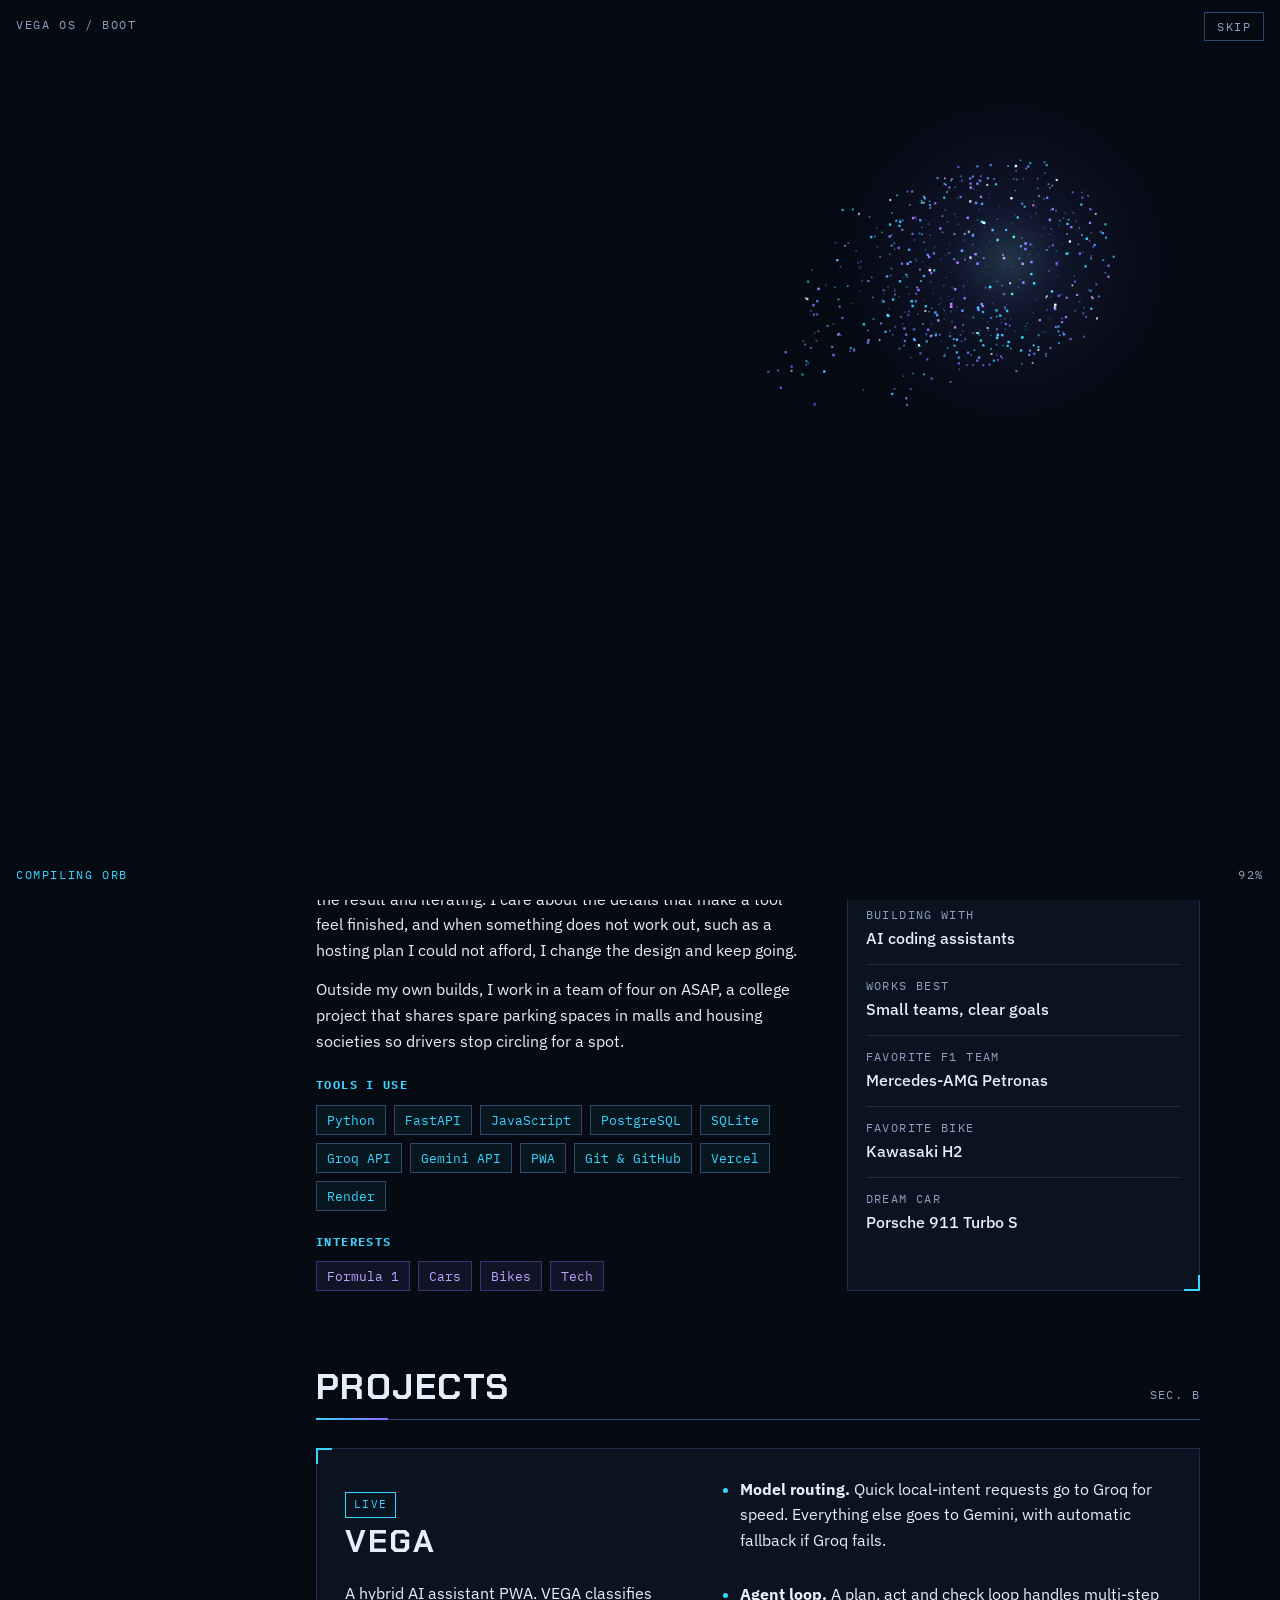
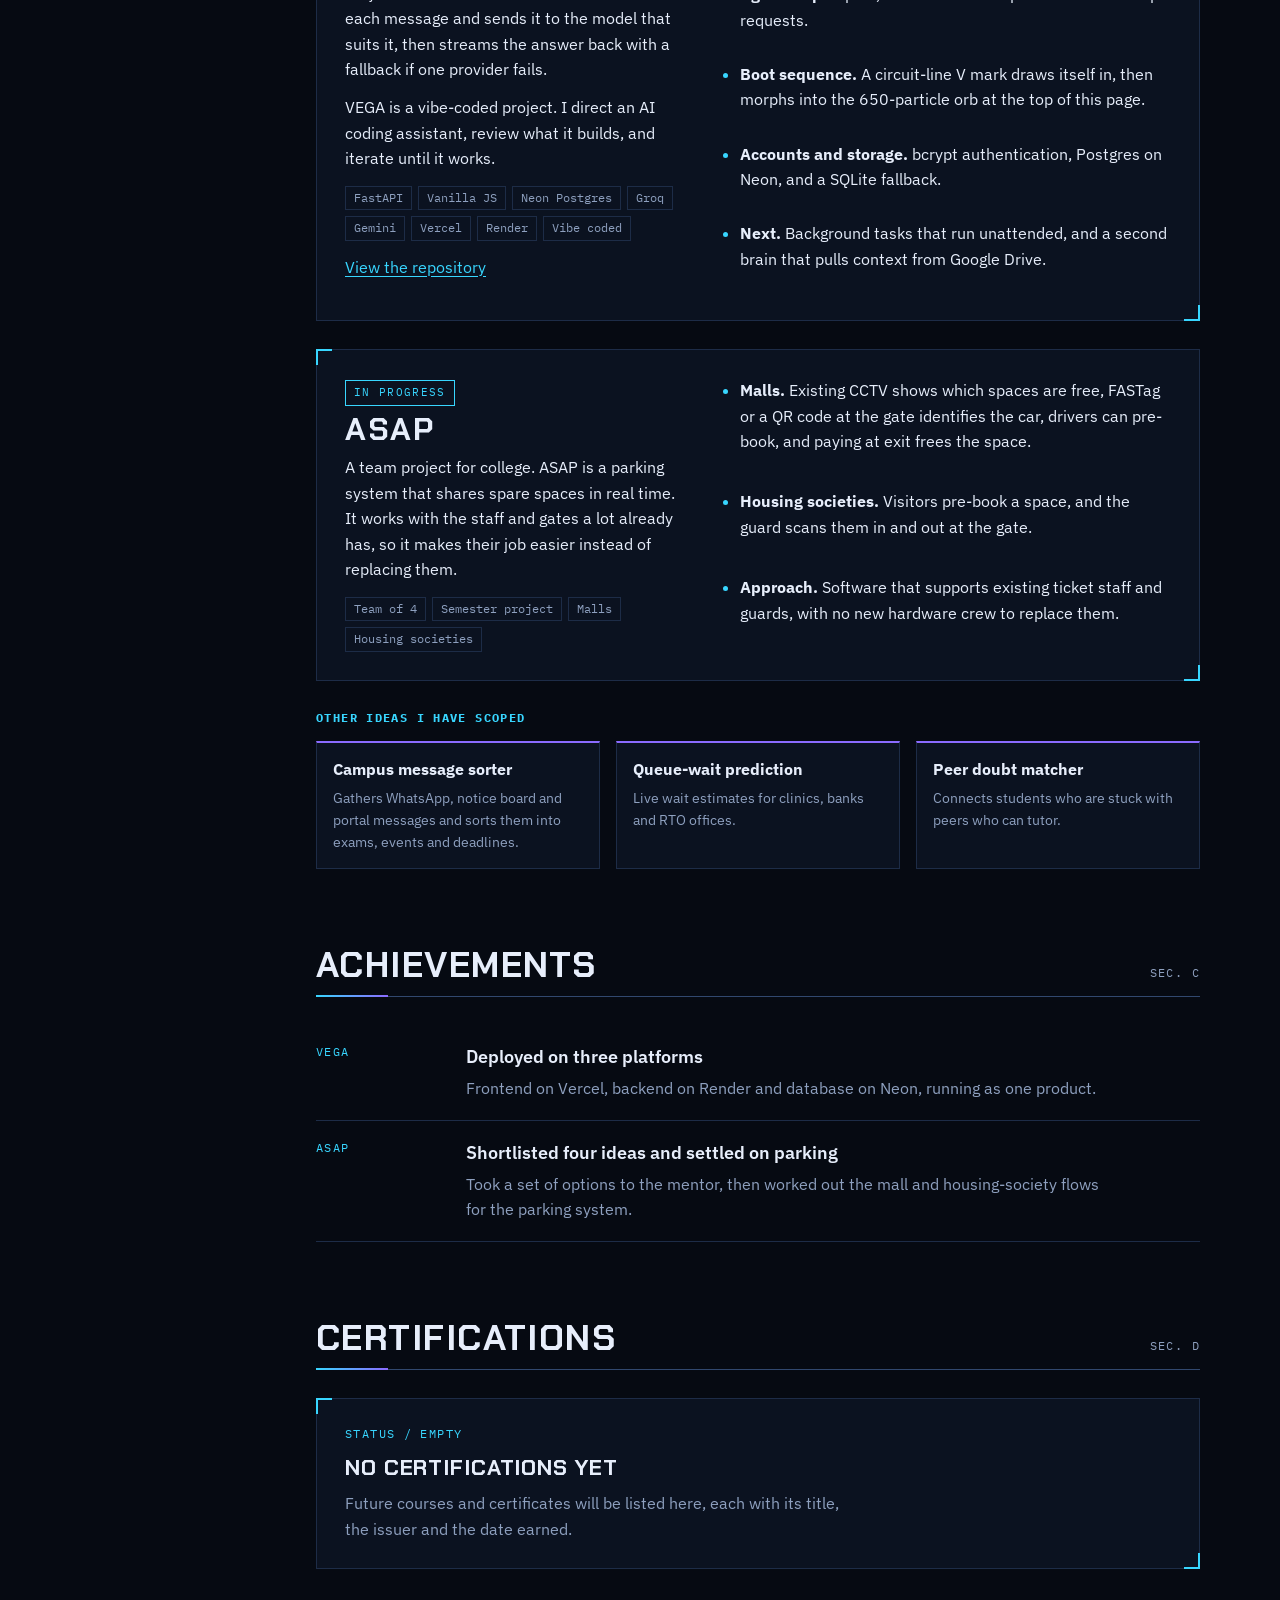
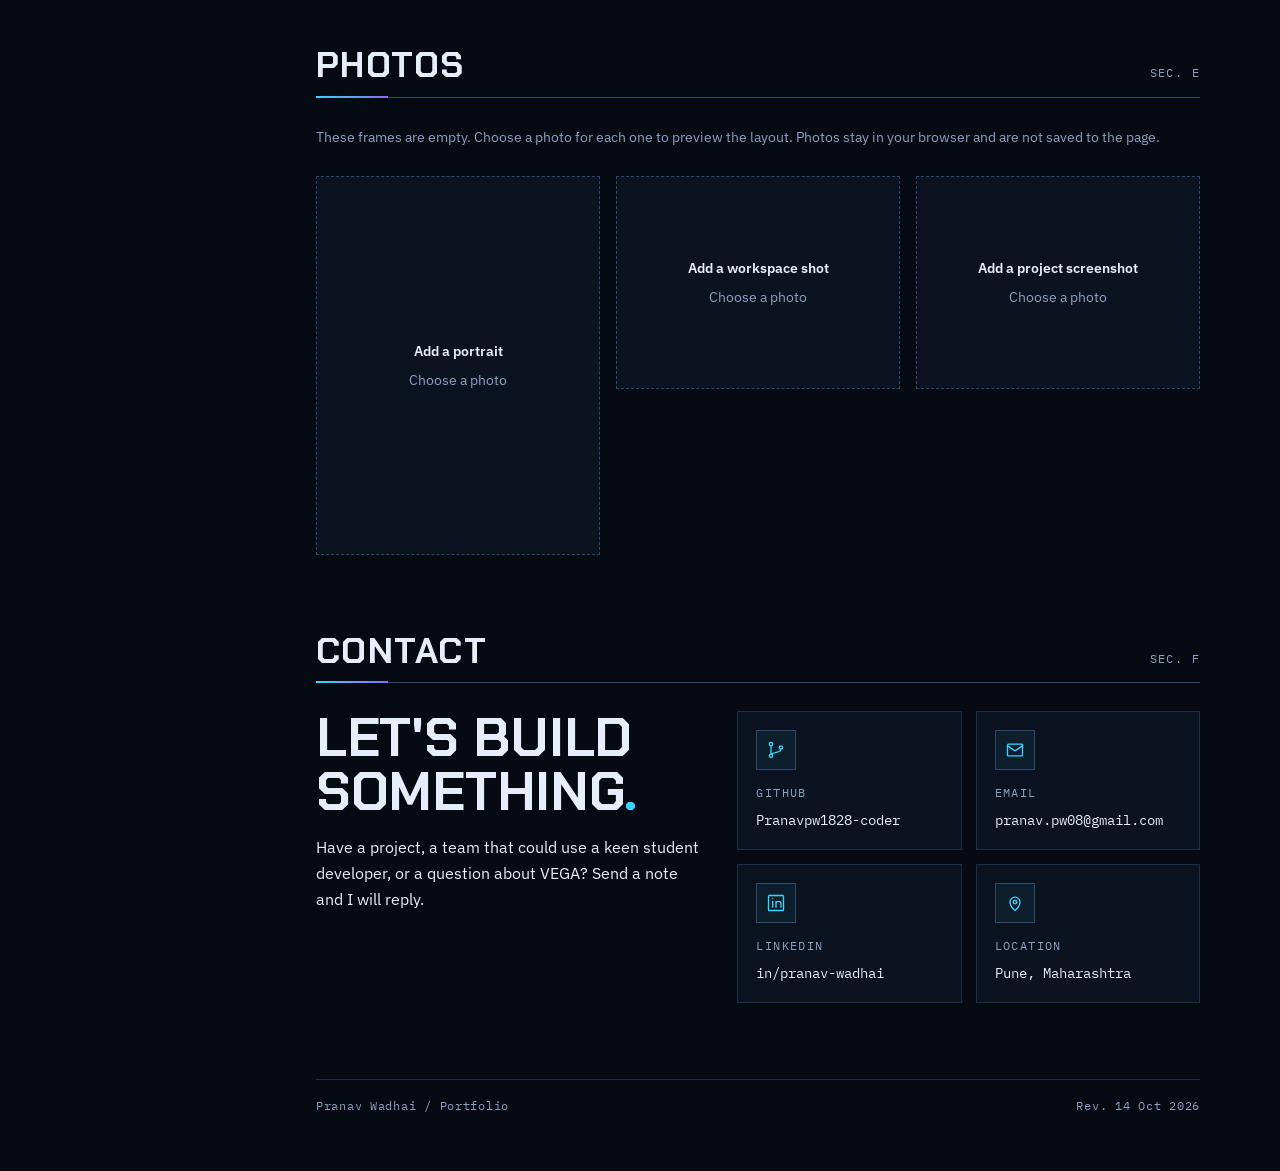
==== commit 14fea118: "Restore boot animation (P-mark draws itself, morphs into orb) Co-Authored-By: Claude Sonnet 5.5 <nor" ====
--- a/index.html
+++ b/index.html
@@ -4,11 +4,23 @@
 <meta charset="utf-8">
 <meta name="viewport" content="width=device-width,initial-scale=1,viewport-fit=cover">
 <title>Pranav Portfolio</title>
+<script>
+/* Runs before first paint: decide whether the boot sequence plays (once per tab session). */
+try{if(!sessionStorage.getItem('pw_boot')&&!matchMedia('(prefers-reduced-motion: reduce)').matches){document.documentElement.classList.add('booting');}}catch(e){}
+</script>
 <link rel="icon" href="data:image/svg+xml,%3Csvg xmlns='http://www.w3.org/2000/svg' viewBox='5 1 28 28'%3E%3Cpath d='M10 26V4H23L28 9V14L23 19H10' fill='none' stroke='%2338D6FF' stroke-width='3' stroke-linejoin='round'/%3E%3C/svg%3E">
 <link rel="stylesheet" href="https://fonts.googleapis.com/css2?family=Chakra+Petch:wght@500;600;700&family=IBM+Plex+Sans:wght@400;500;600&family=IBM+Plex+Mono:wght@400;500&display=swap">
 <link rel="stylesheet" href="style.css">
 </head>
 <body>
+
+<div id="boot" aria-hidden="true">
+  <canvas id="bootc"></canvas>
+  <span class="b tl">VEGA OS / Boot</span>
+  <button id="bootskip" type="button">Skip</button>
+  <span class="b bl" id="bootst">Drawing circuit</span>
+  <span class="b br" id="bootpct">0%</span>
+</div>
 
 <div class="wrap">
   <aside class="index">
@@ -45,7 +57,7 @@
       </div>
 
       <div class="orbbox">
-        <canvas id="orb" role="img" aria-label="Animated particle orb with lightning tendrils, taken from the VEGA assistant"></canvas>
+        <canvas id="orb" class="orbc" role="img" aria-label="Animated particle orb with lightning tendrils, taken from the VEGA assistant"></canvas>
         <span class="readout tl">VEGA OS</span>
         <span class="readout tr"><span class="dot"></span>Online</span>
         <span class="readout bl">Orb / 650 particles</span>
@@ -95,7 +107,7 @@
         <div>
           <div class="proj-head">
             <div><span class="status">Live</span><h3>VEGA</h3></div>
-            <canvas id="orb2" class="orb-s" role="img" aria-label="Small VEGA orb"></canvas>
+            <canvas id="orb2" class="orb-s orbc" role="img" aria-label="Small VEGA orb"></canvas>
           </div>
           <p>A hybrid AI assistant PWA. VEGA classifies each message and sends it to the model that suits it, then streams the answer back with a fallback if one provider fails.</p>
           <p>VEGA is a vibe-coded project. I direct an AI coding assistant, review what it builds, and iterate until it works.</p>
--- a/style.css
+++ b/style.css
@@ -203,3 +203,19 @@
   html { scroll-behavior: auto; }
   .tag::after, .dot { animation: none; }
 }
+
+/* Boot overlay */
+html.booting { overflow: hidden; }
+#boot { display: none; position: fixed; inset: 0; z-index: 100; background: var(--bg); transition: opacity .5s ease; }
+.booting #boot { display: block; }
+.booting.reveal #boot { opacity: 0; pointer-events: none; }
+#bootc { position: absolute; inset: 0; width: 100%; height: 100%; display: block; }
+#boot .b { position: absolute; font-family: var(--font-mono); font-size: 11.5px; letter-spacing: .14em; text-transform: uppercase; color: var(--muted); }
+#boot .tl { top: max(16px, env(safe-area-inset-top, 0px)); left: 16px; }
+#boot .bl { bottom: max(16px, env(safe-area-inset-bottom, 0px)); left: 16px; color: var(--cyan); }
+#boot .br { bottom: max(16px, env(safe-area-inset-bottom, 0px)); right: 16px; }
+#bootskip { position: absolute; top: max(12px, env(safe-area-inset-top, 0px)); right: 16px; background: transparent; border: 1px solid var(--line-strong); color: var(--muted); font-family: var(--font-mono); font-size: 11.5px; letter-spacing: .12em; text-transform: uppercase; padding: 6px 12px; cursor: pointer; }
+#bootskip:hover { color: var(--ink); border-color: var(--cyan); }
+.orbc { opacity: 1; transition: opacity .5s ease; }
+.booting .orbc { opacity: 0; }
+.booting.reveal .orbc { opacity: 1; }
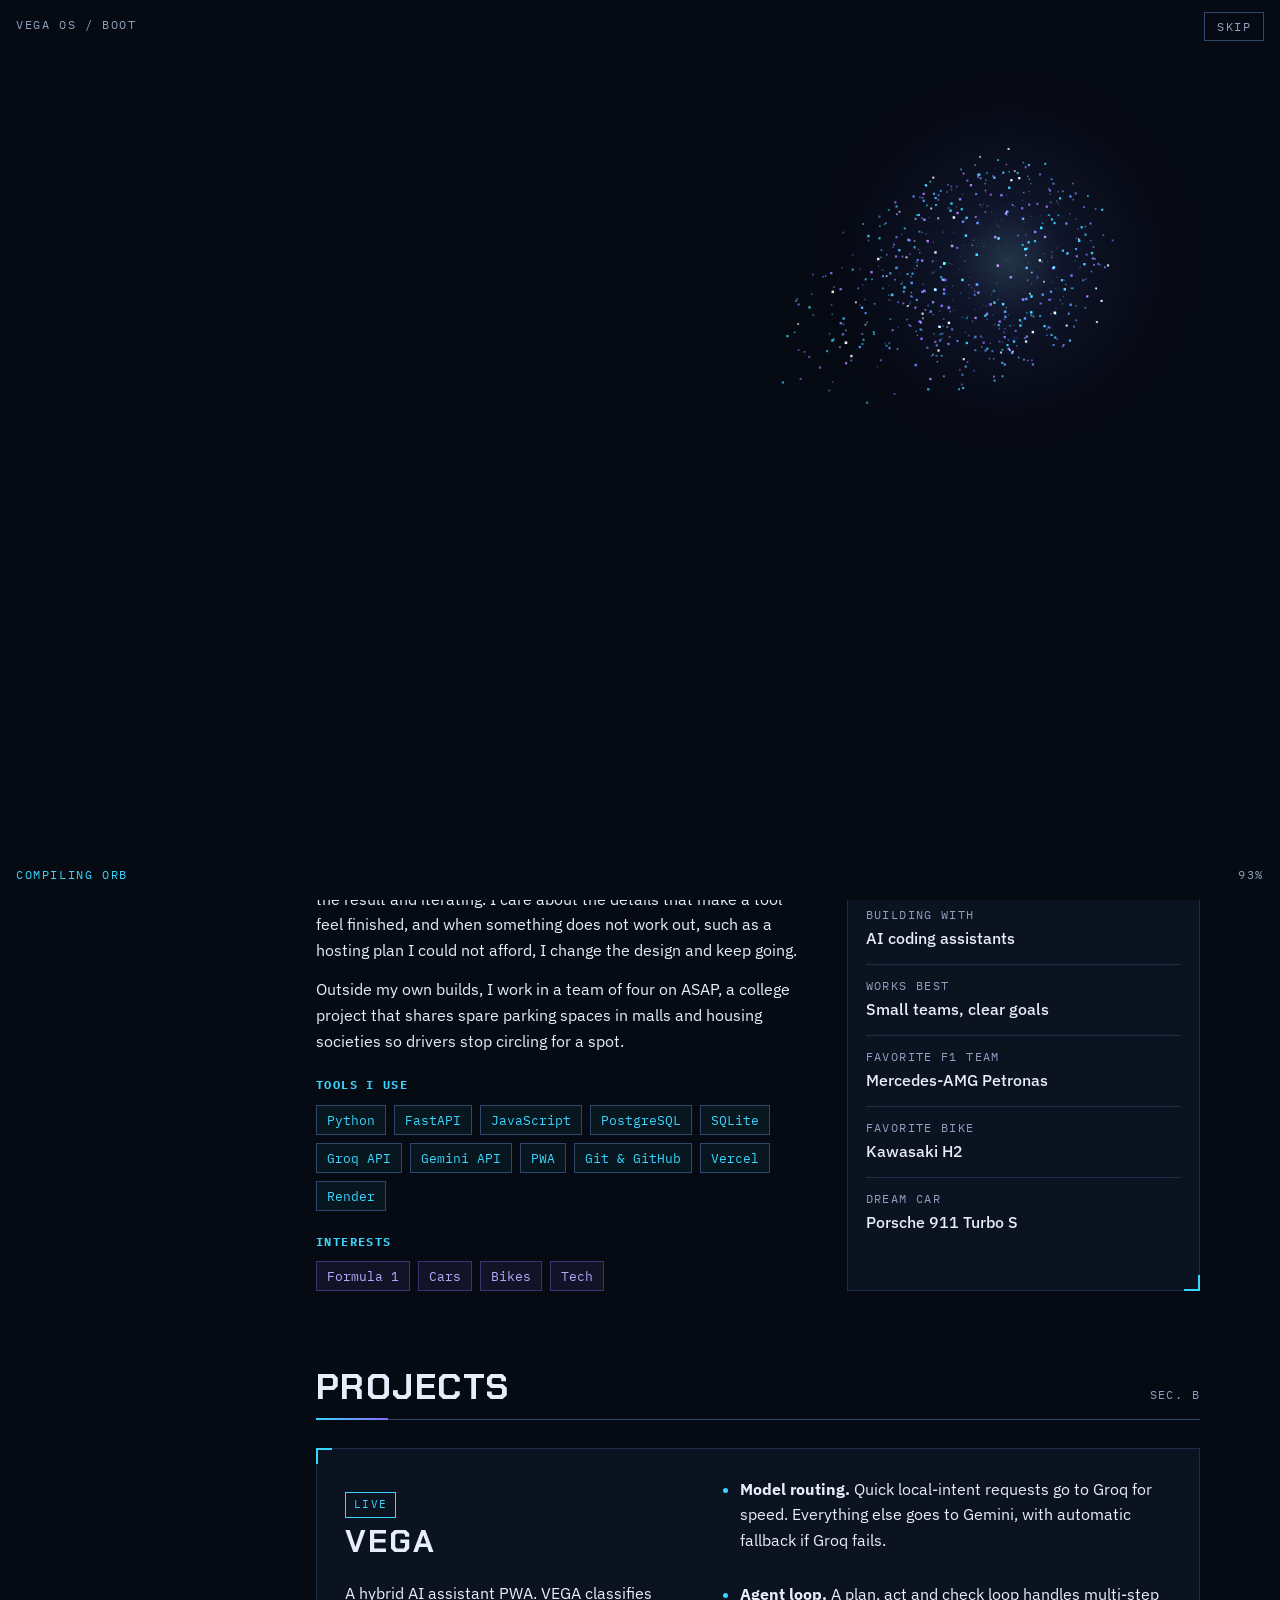
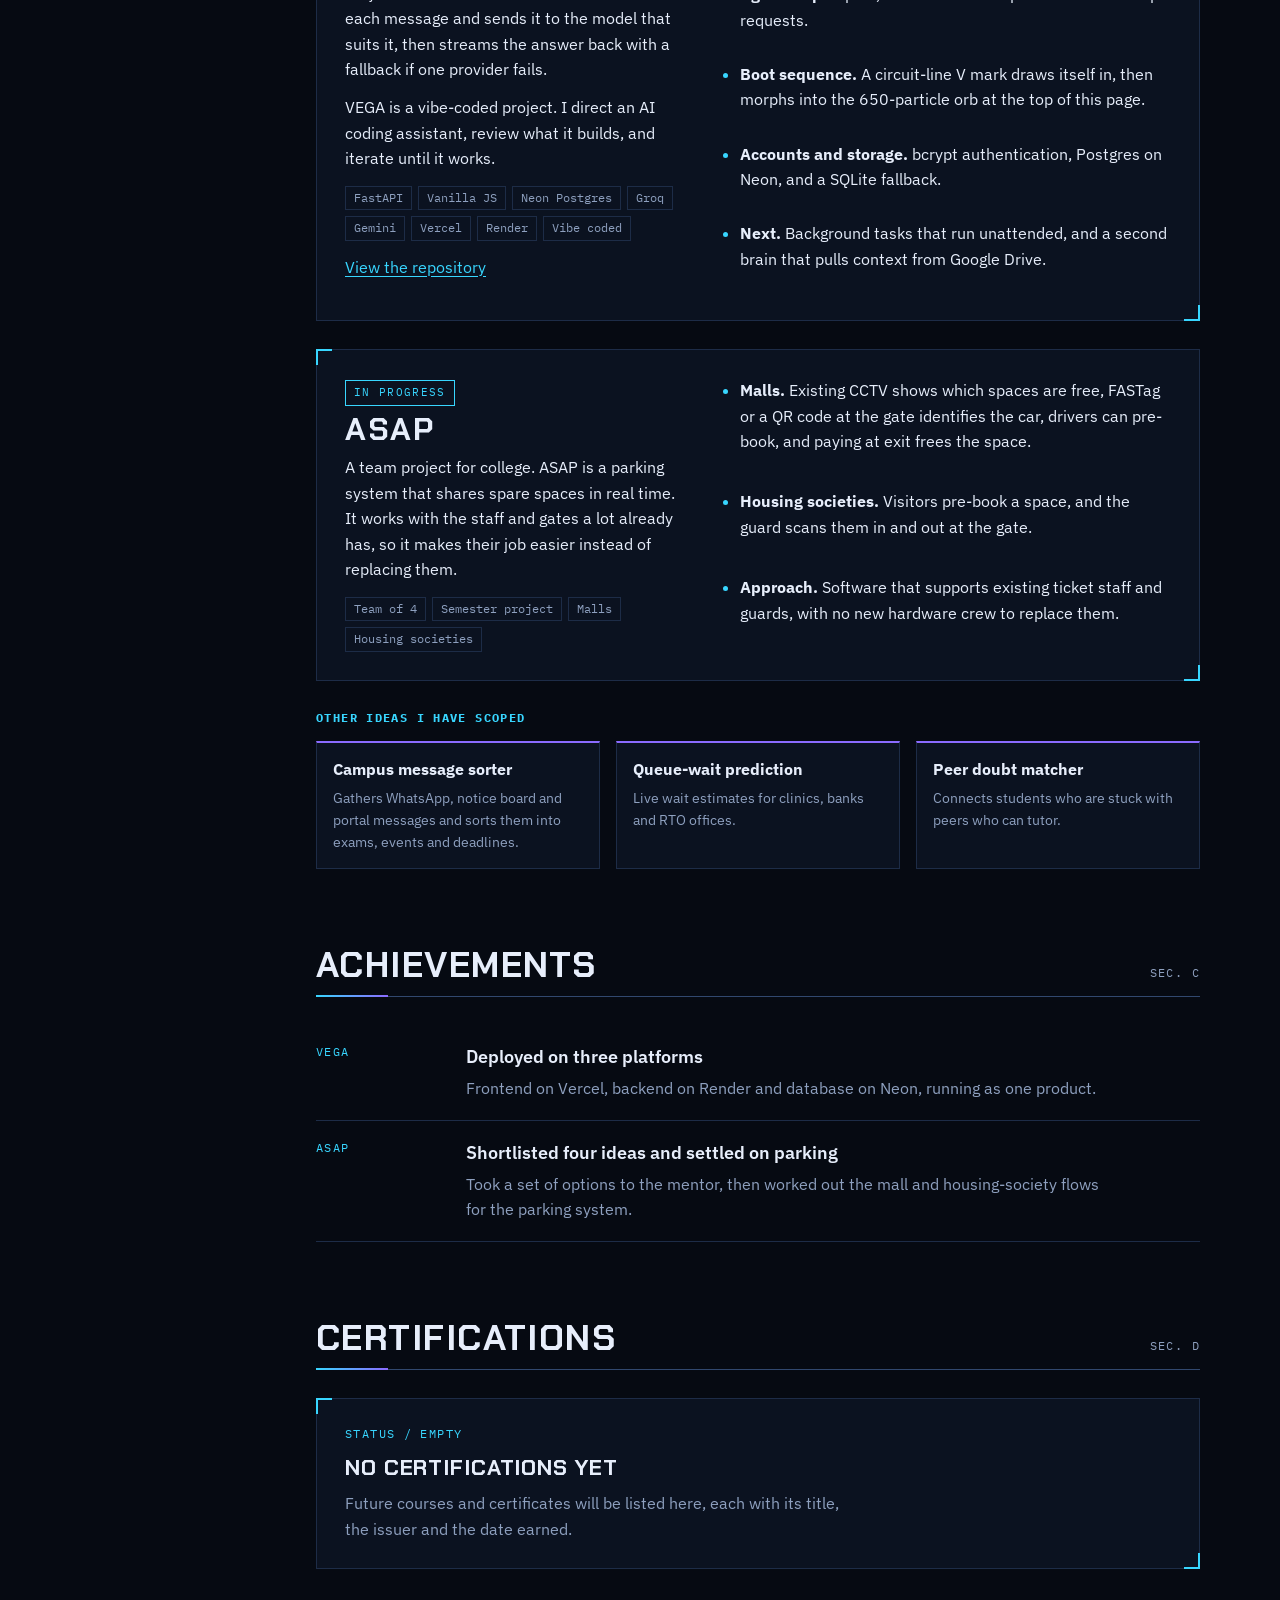
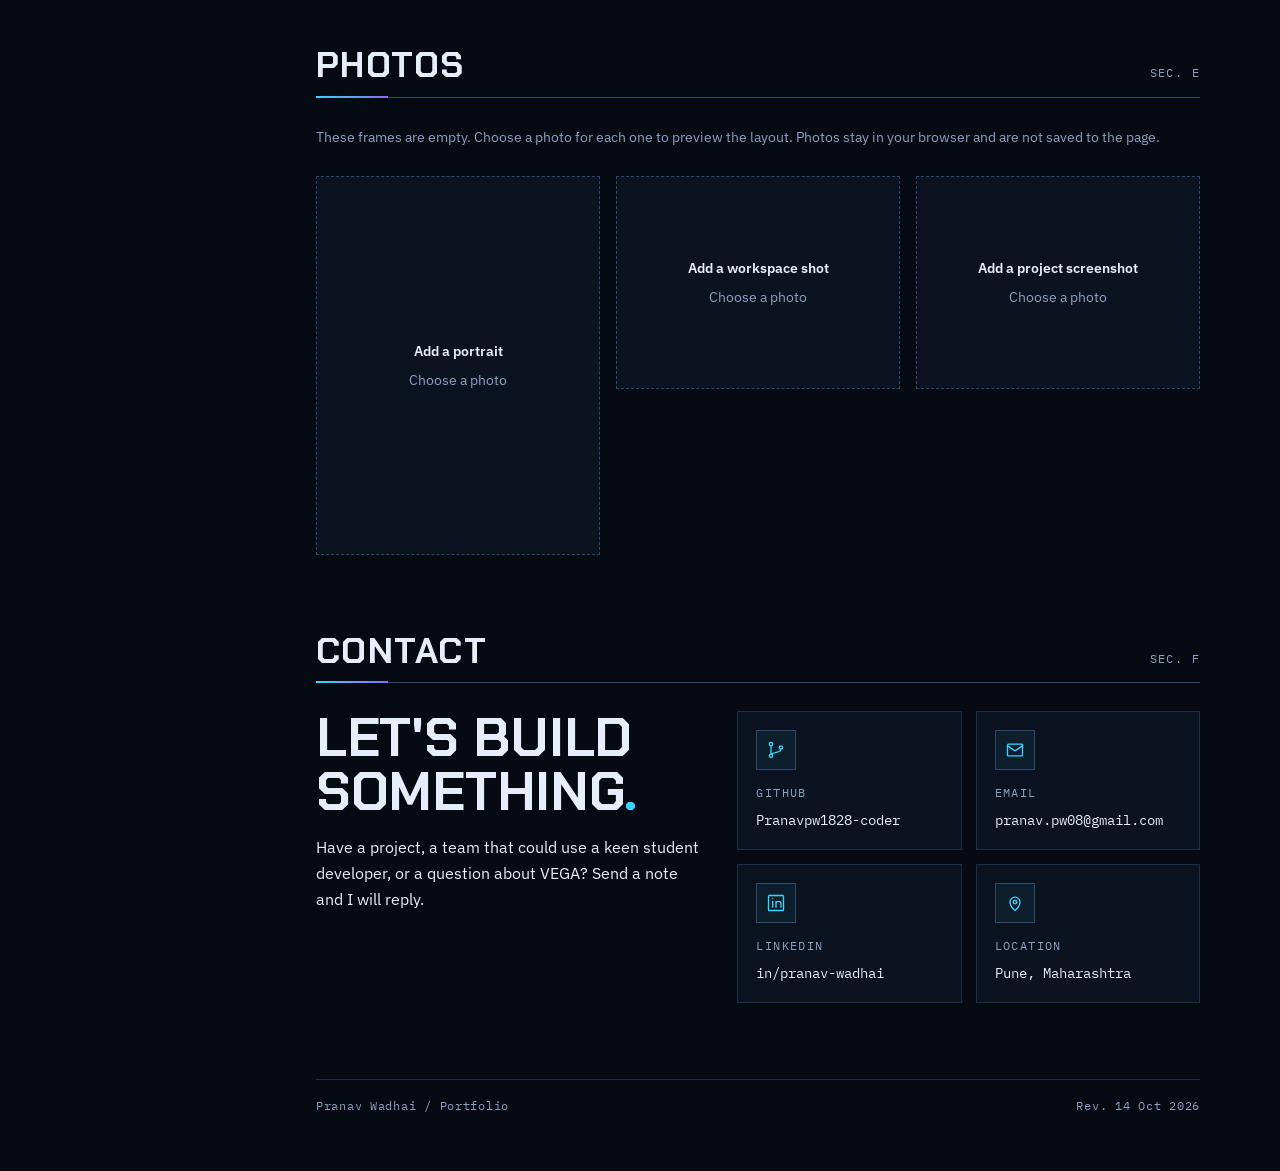
==== commit a1daa14c: "Play boot animation on every page load Co-Authored-By: Claude Sonnet 5.5 <noreply@anthropic.com> Cla" ====
--- a/index.html
+++ b/index.html
@@ -5,8 +5,8 @@
 <meta name="viewport" content="width=device-width,initial-scale=1,viewport-fit=cover">
 <title>Pranav Portfolio</title>
 <script>
-/* Runs before first paint: decide whether the boot sequence plays (once per tab session). */
-try{if(!sessionStorage.getItem('pw_boot')&&!matchMedia('(prefers-reduced-motion: reduce)').matches){document.documentElement.classList.add('booting');}}catch(e){}
+/* Runs before first paint: play the boot sequence on every load (skipped only for reduced-motion users). */
+try{if(!matchMedia('(prefers-reduced-motion: reduce)').matches){document.documentElement.classList.add('booting');}}catch(e){}
 </script>
 <link rel="icon" href="data:image/svg+xml,%3Csvg xmlns='http://www.w3.org/2000/svg' viewBox='5 1 28 28'%3E%3Cpath d='M10 26V4H23L28 9V14L23 19H10' fill='none' stroke='%2338D6FF' stroke-width='3' stroke-linejoin='round'/%3E%3C/svg%3E">
 <link rel="stylesheet" href="https://fonts.googleapis.com/css2?family=Chakra+Petch:wght@500;600;700&family=IBM+Plex+Sans:wght@400;500;600&family=IBM+Plex+Mono:wght@400;500&display=swap">
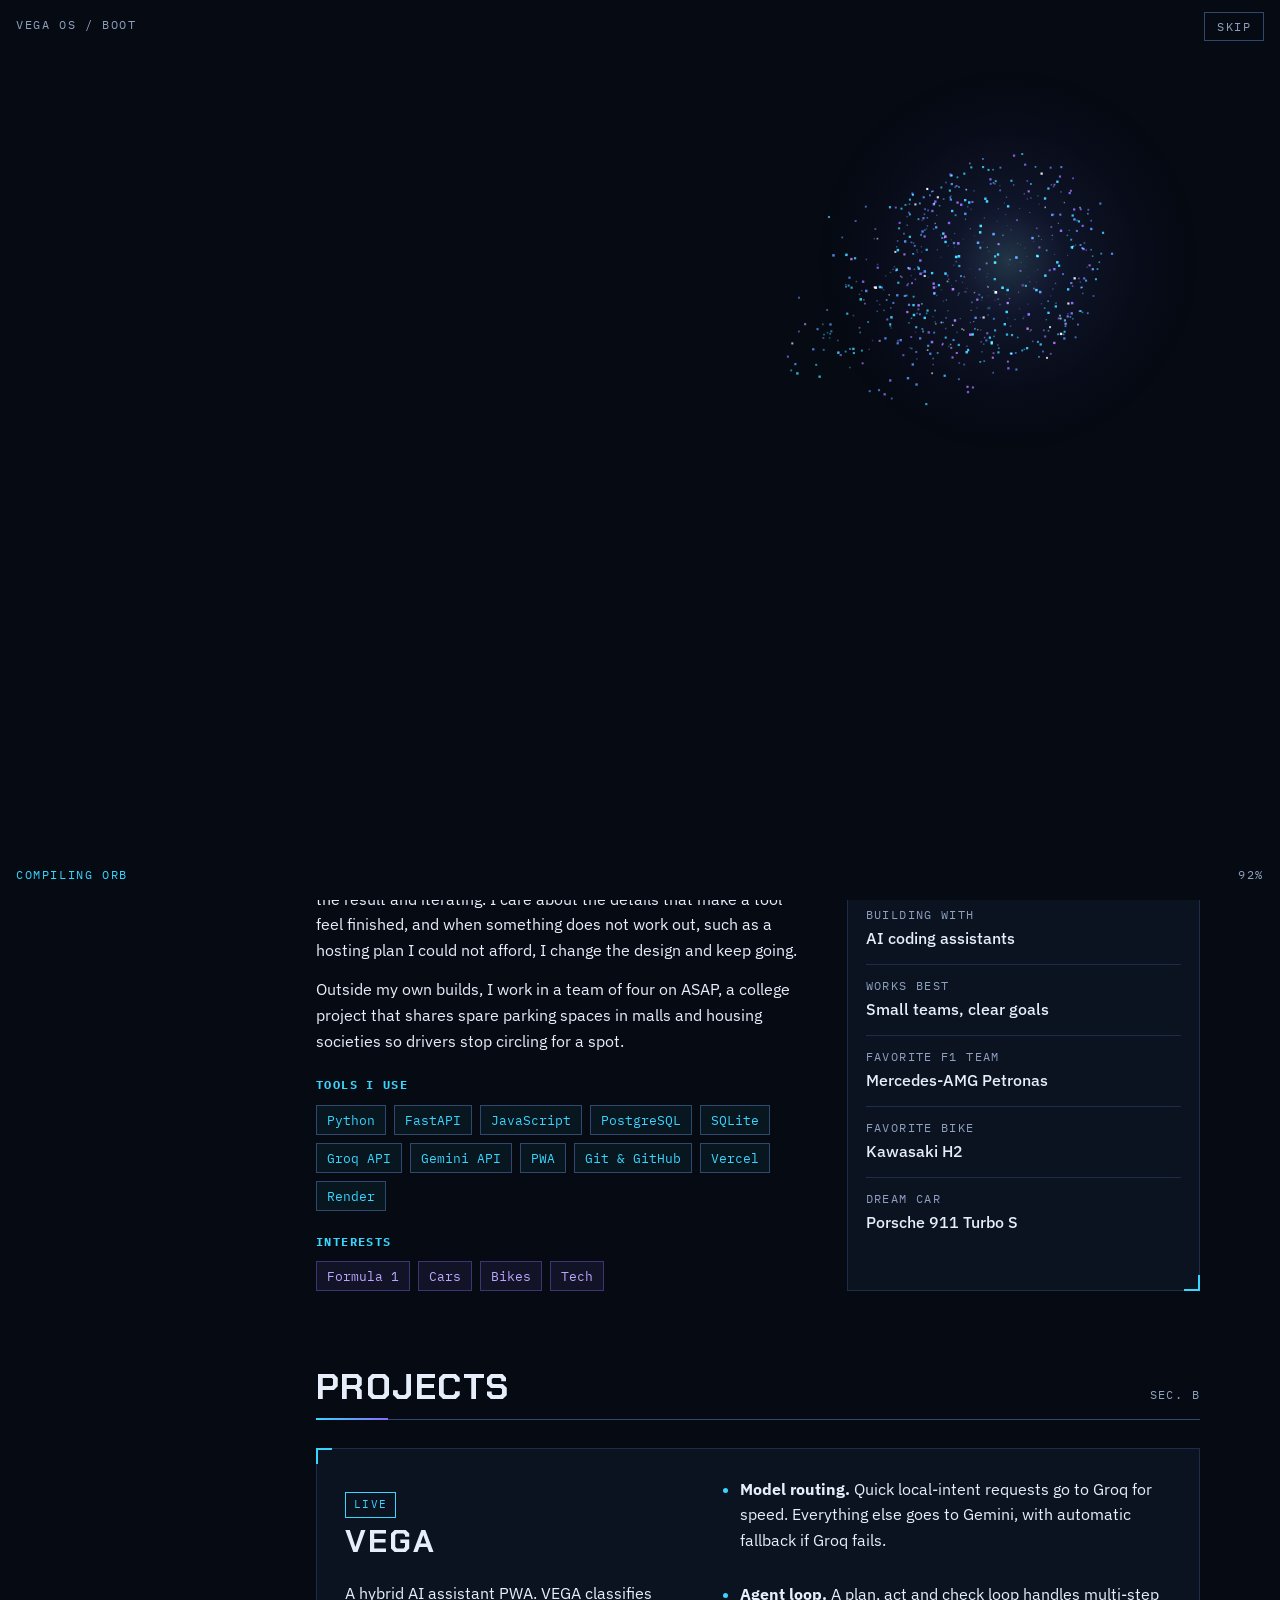
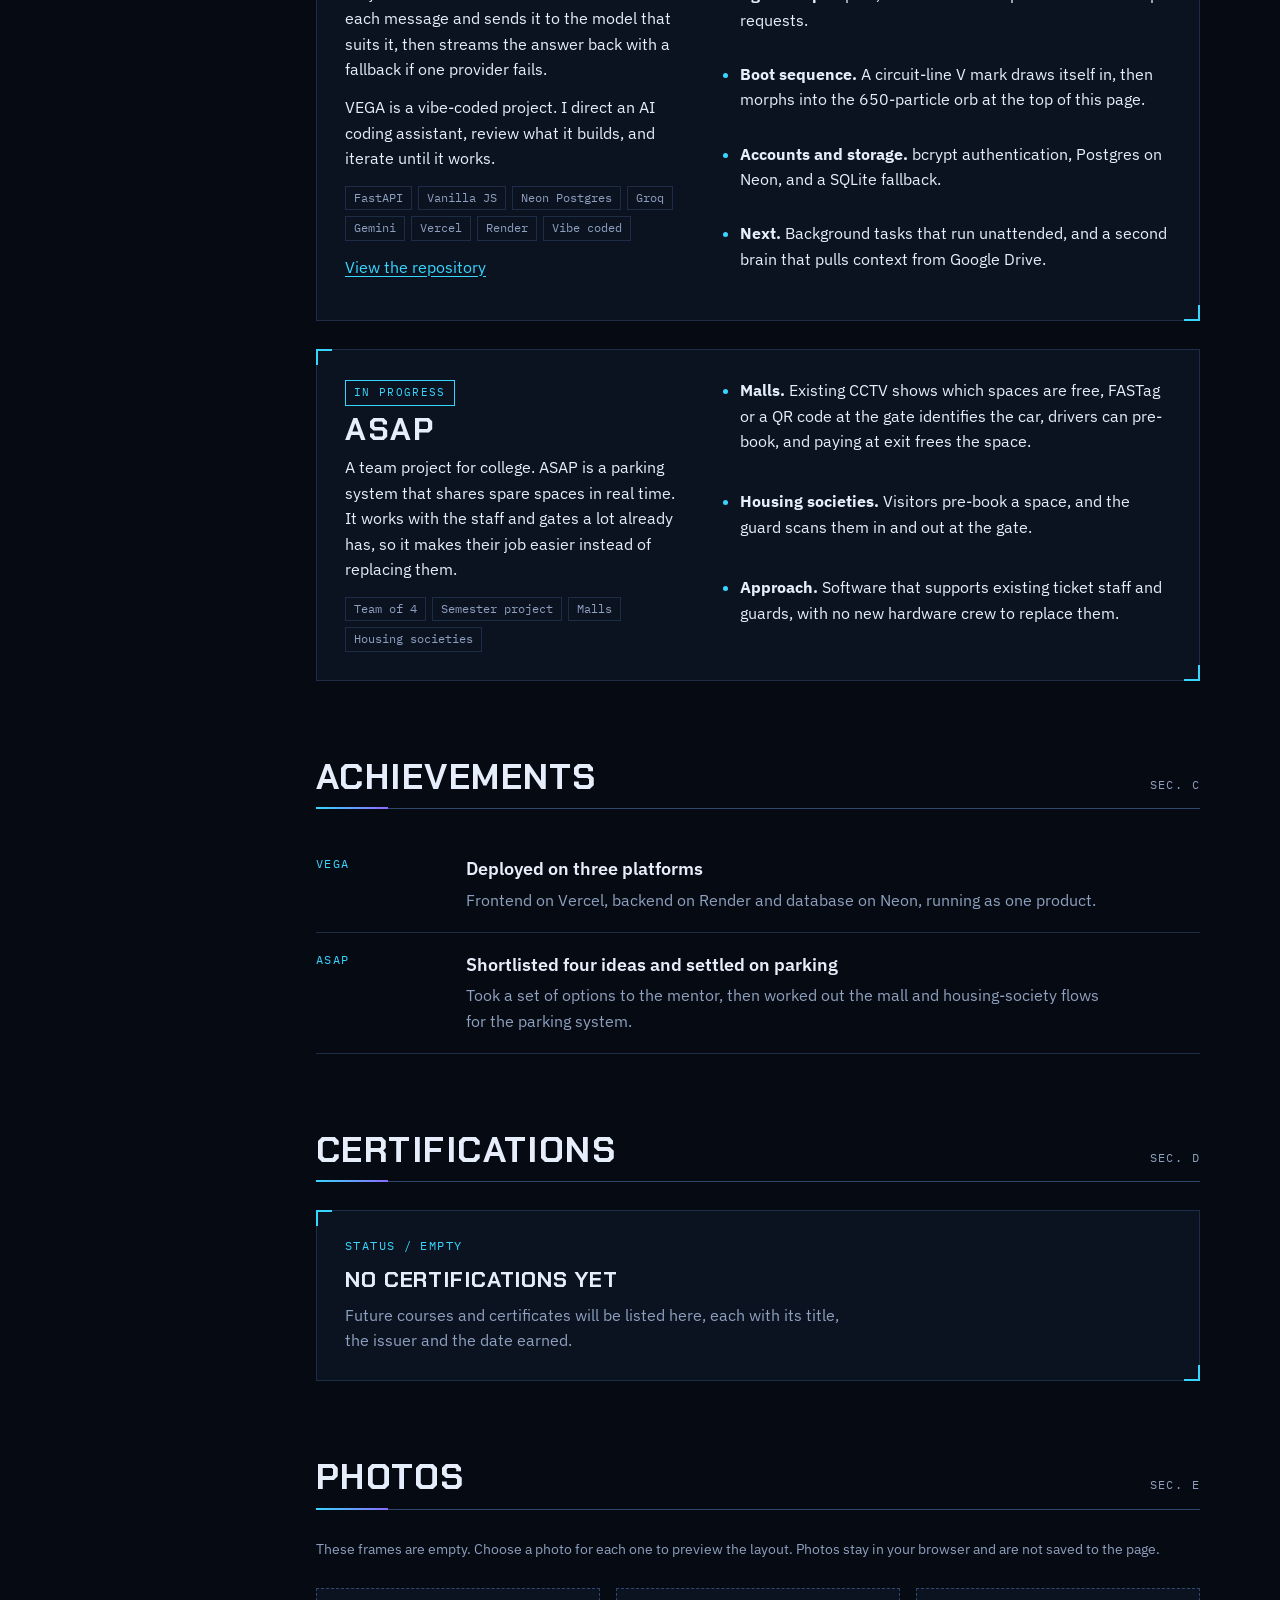
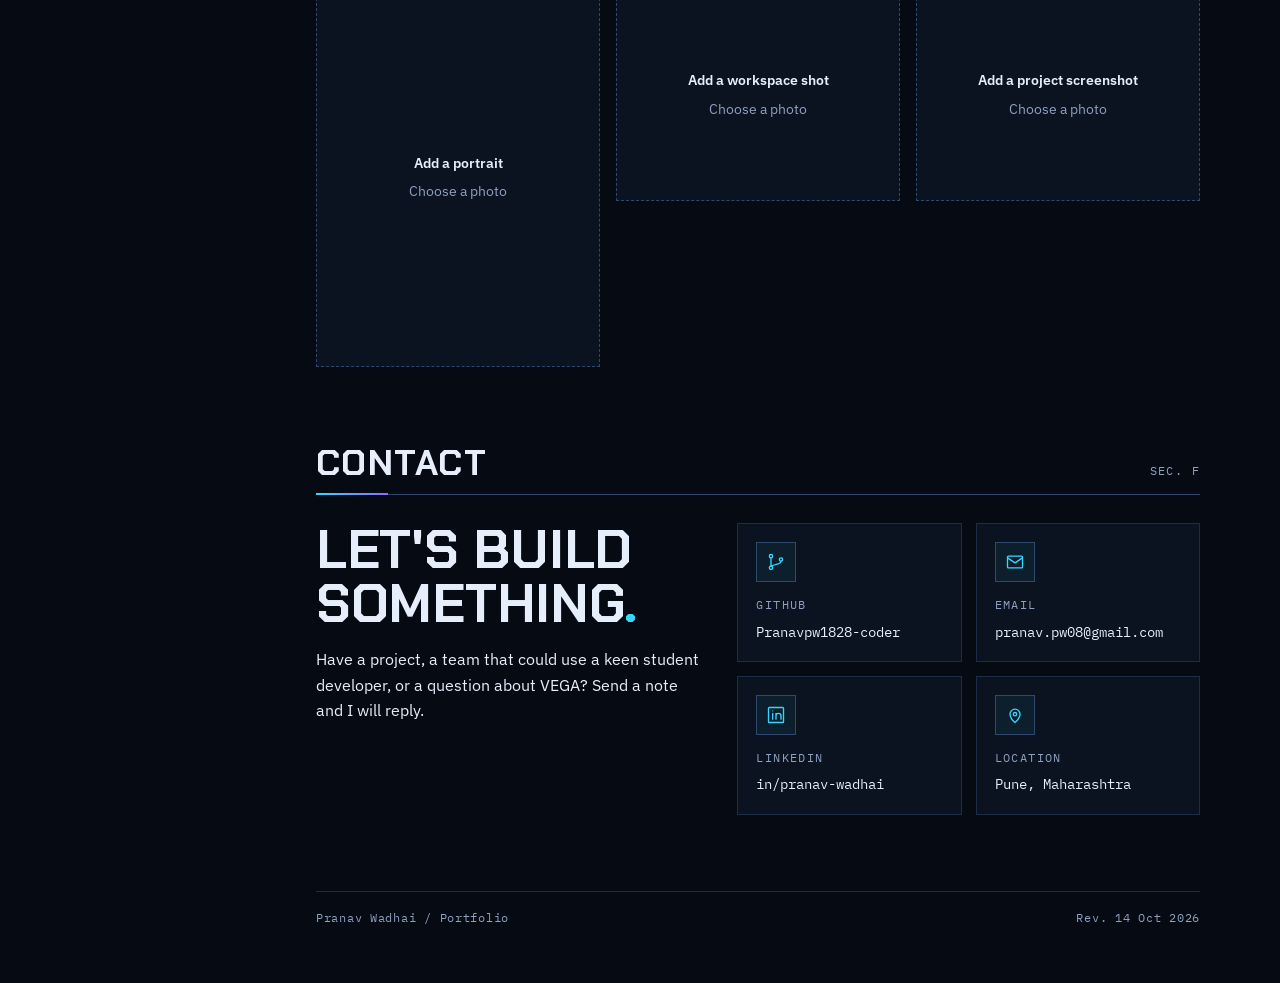
==== commit 0a82d792: "Remove 'Other ideas I have scoped' section Co-Authored-By: Claude Sonnet 5.5 <noreply@anthropic.com>" ====
--- a/index.html
+++ b/index.html
@@ -136,15 +136,6 @@
           <li><b>Approach.</b> Software that supports existing ticket staff and guards, with no new hardware crew to replace them.</li>
         </ul>
       </article>
-
-      <div>
-        <h3 class="label hot" style="margin:0 0 14px">Other ideas I have scoped</h3>
-        <div class="ideas">
-          <div><h4>Campus message sorter</h4><p>Gathers WhatsApp, notice board and portal messages and sorts them into exams, events and deadlines.</p></div>
-          <div><h4>Queue-wait prediction</h4><p>Live wait estimates for clinics, banks and RTO offices.</p></div>
-          <div><h4>Peer doubt matcher</h4><p>Connects students who are stuck with peers who can tutor.</p></div>
-        </div>
-      </div>
     </section>
 
     <section class="sheet" id="achievements">
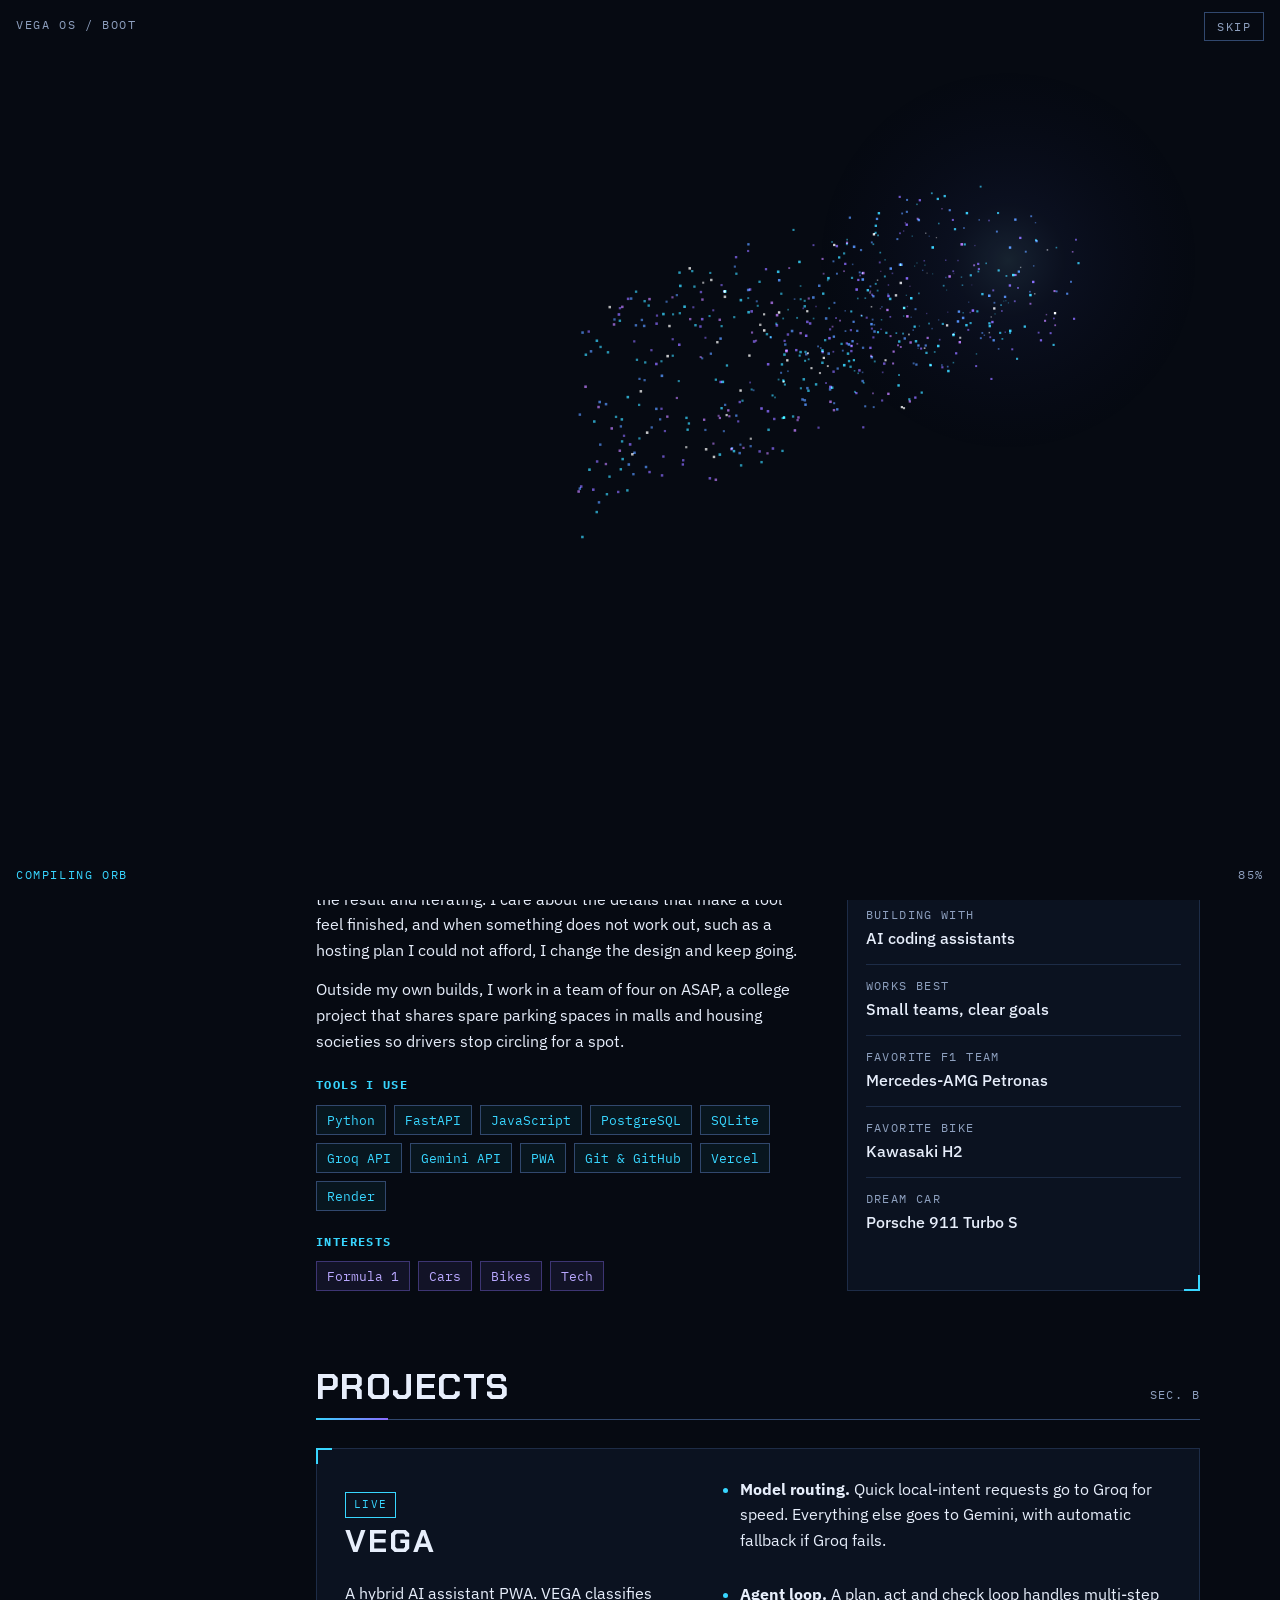
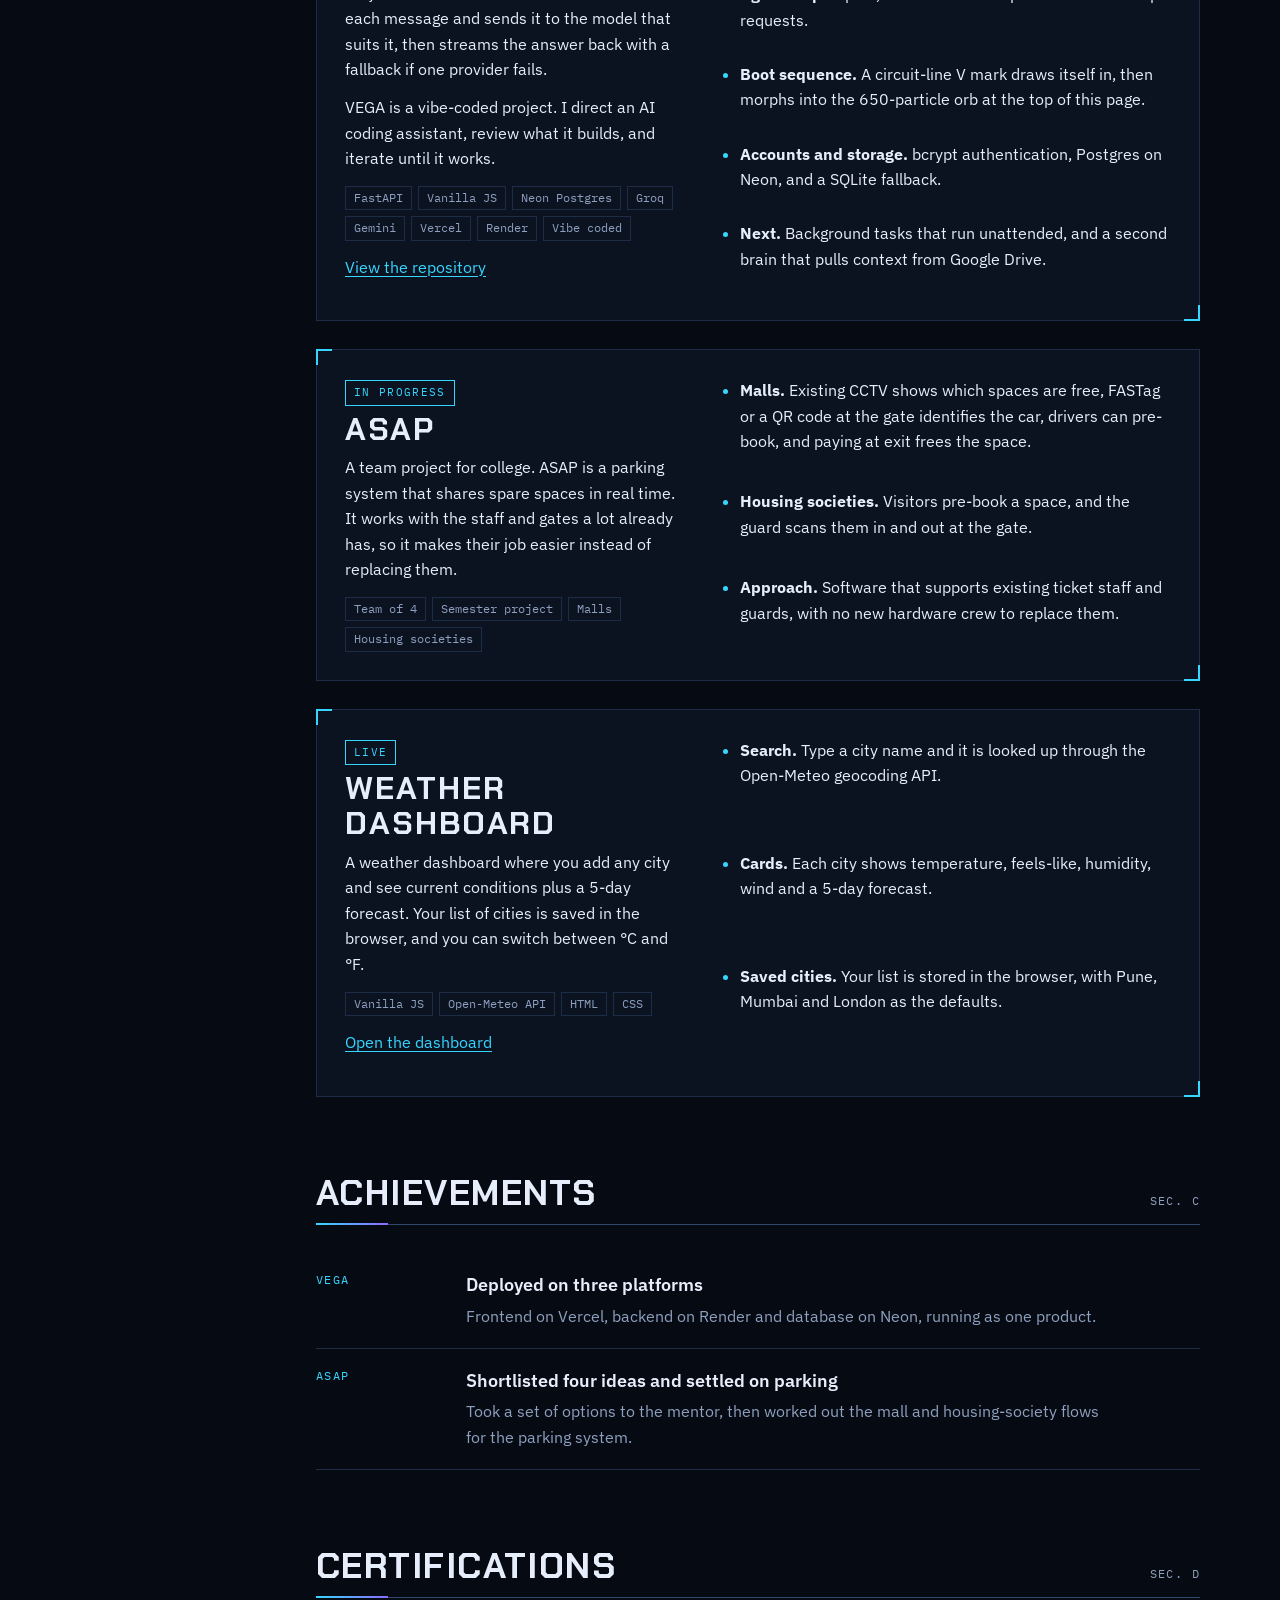
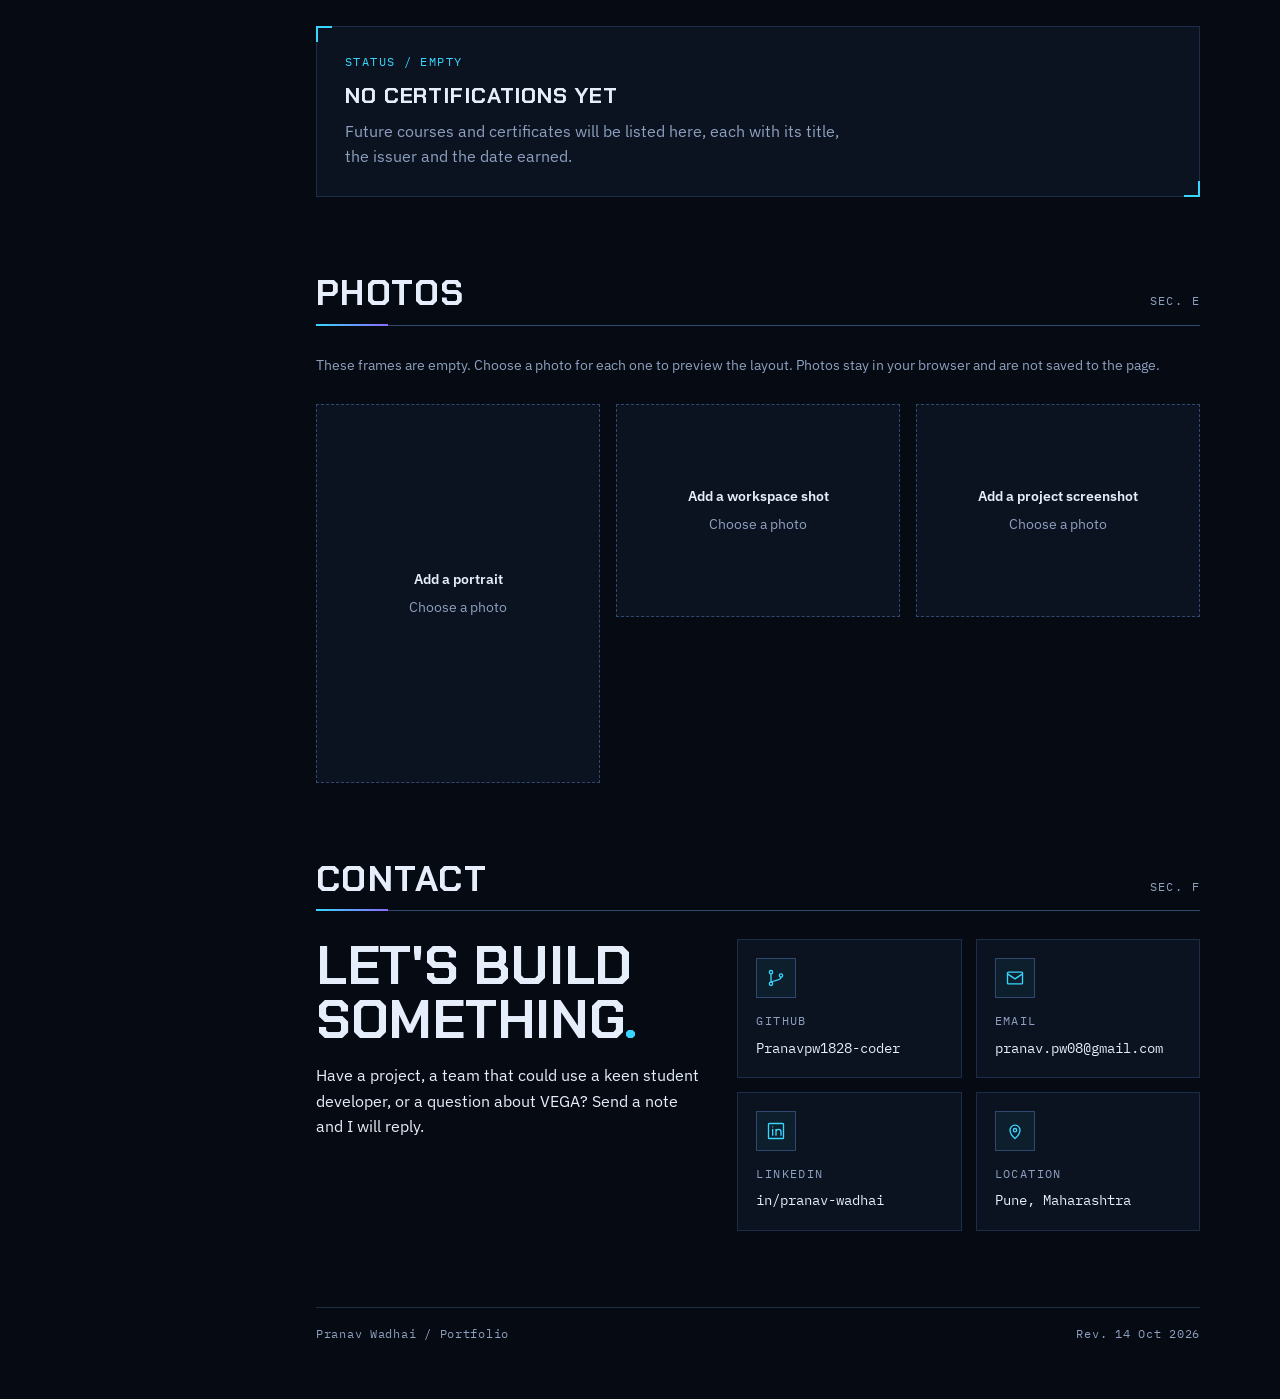
==== commit 55d559b5: "Link weather dashboard from portfolio and README Co-Authored-By: Claude Sonnet 5.5 <noreply@anthropi" ====
--- a/index.html
+++ b/index.html
@@ -136,6 +136,21 @@
           <li><b>Approach.</b> Software that supports existing ticket staff and guards, with no new hardware crew to replace them.</li>
         </ul>
       </article>
+
+      <article class="project hud">
+        <div>
+          <span class="status">Live</span>
+          <h3>Weather Dashboard</h3>
+          <p>A weather dashboard where you add any city and see current conditions plus a 5-day forecast. Your list of cities is saved in the browser, and you can switch between °C and °F.</p>
+          <div class="stack"><span>Vanilla JS</span><span>Open-Meteo API</span><span>HTML</span><span>CSS</span></div>
+          <p style="margin-top:14px"><a href="weather-dashboard/" rel="noopener">Open the dashboard</a></p>
+        </div>
+        <ul>
+          <li><b>Search.</b> Type a city name and it is looked up through the Open-Meteo geocoding API.</li>
+          <li><b>Cards.</b> Each city shows temperature, feels-like, humidity, wind and a 5-day forecast.</li>
+          <li><b>Saved cities.</b> Your list is stored in the browser, with Pune, Mumbai and London as the defaults.</li>
+        </ul>
+      </article>
     </section>
 
     <section class="sheet" id="achievements">
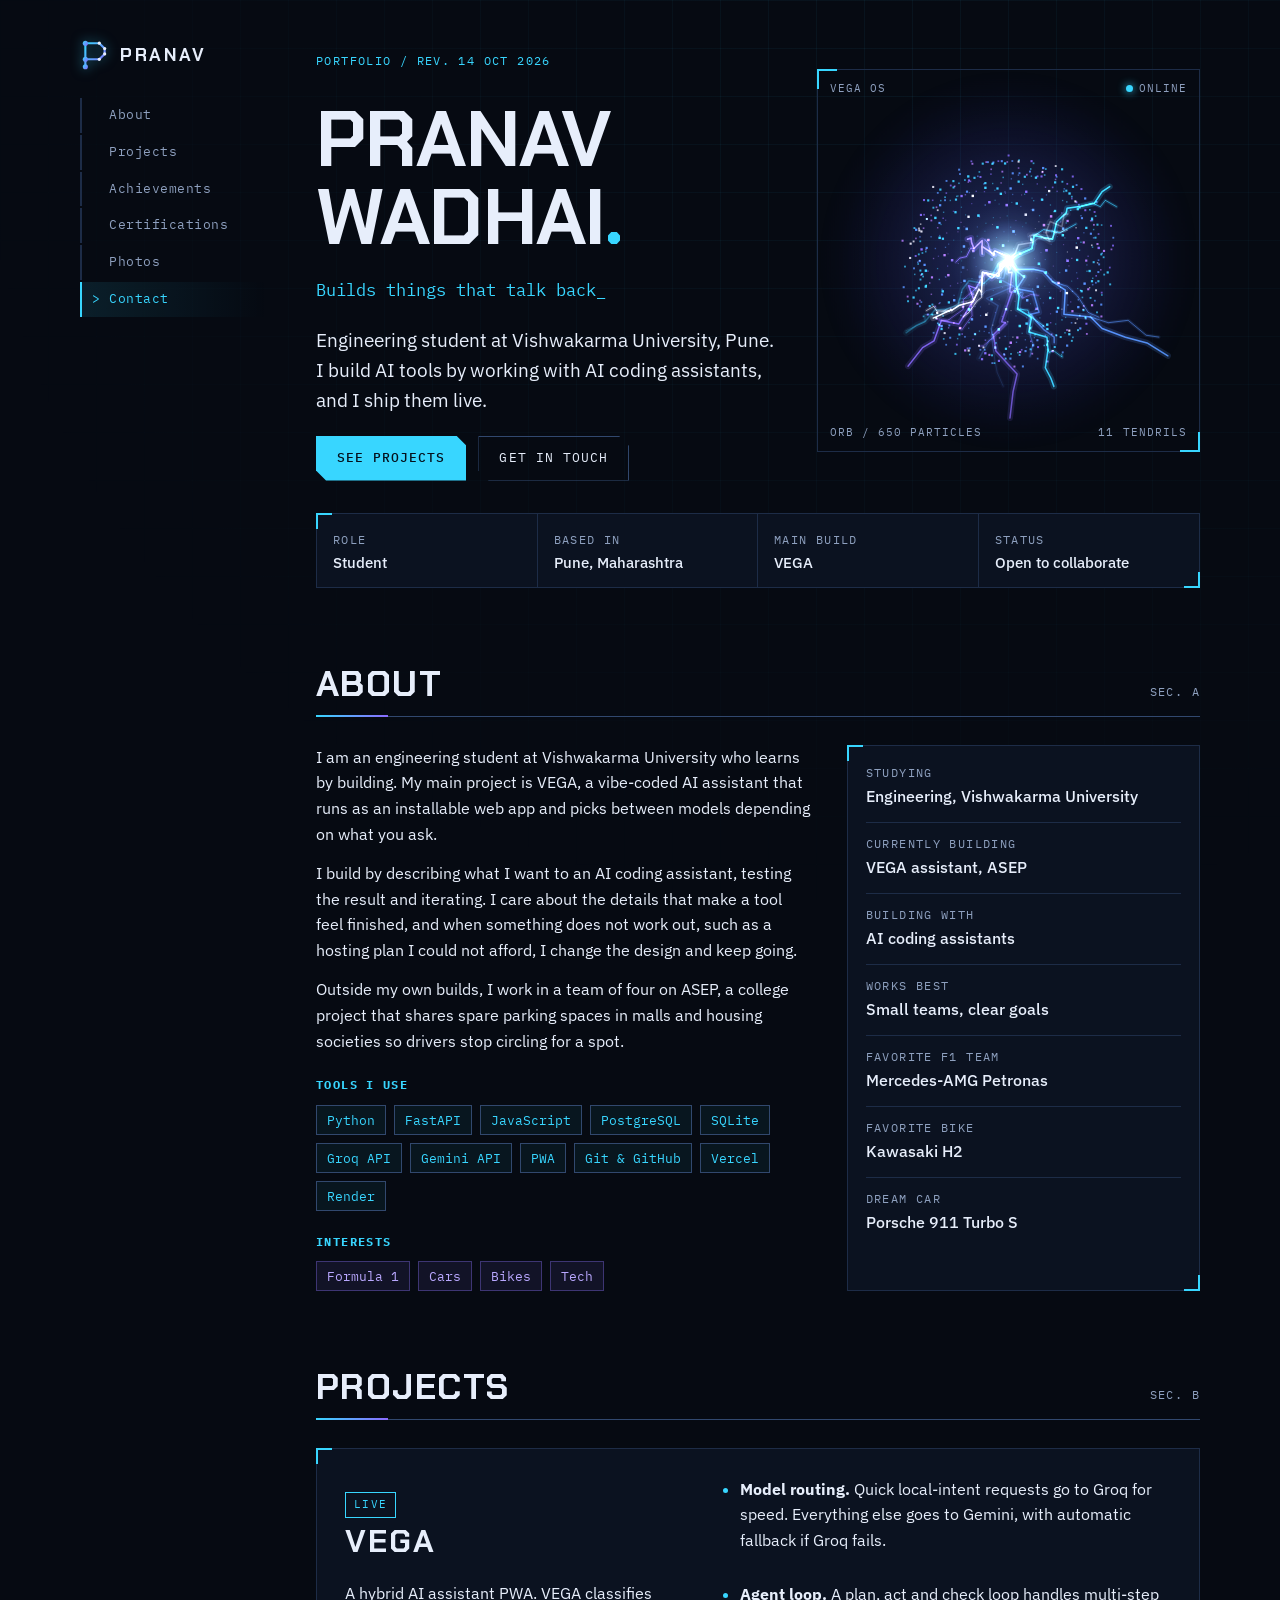
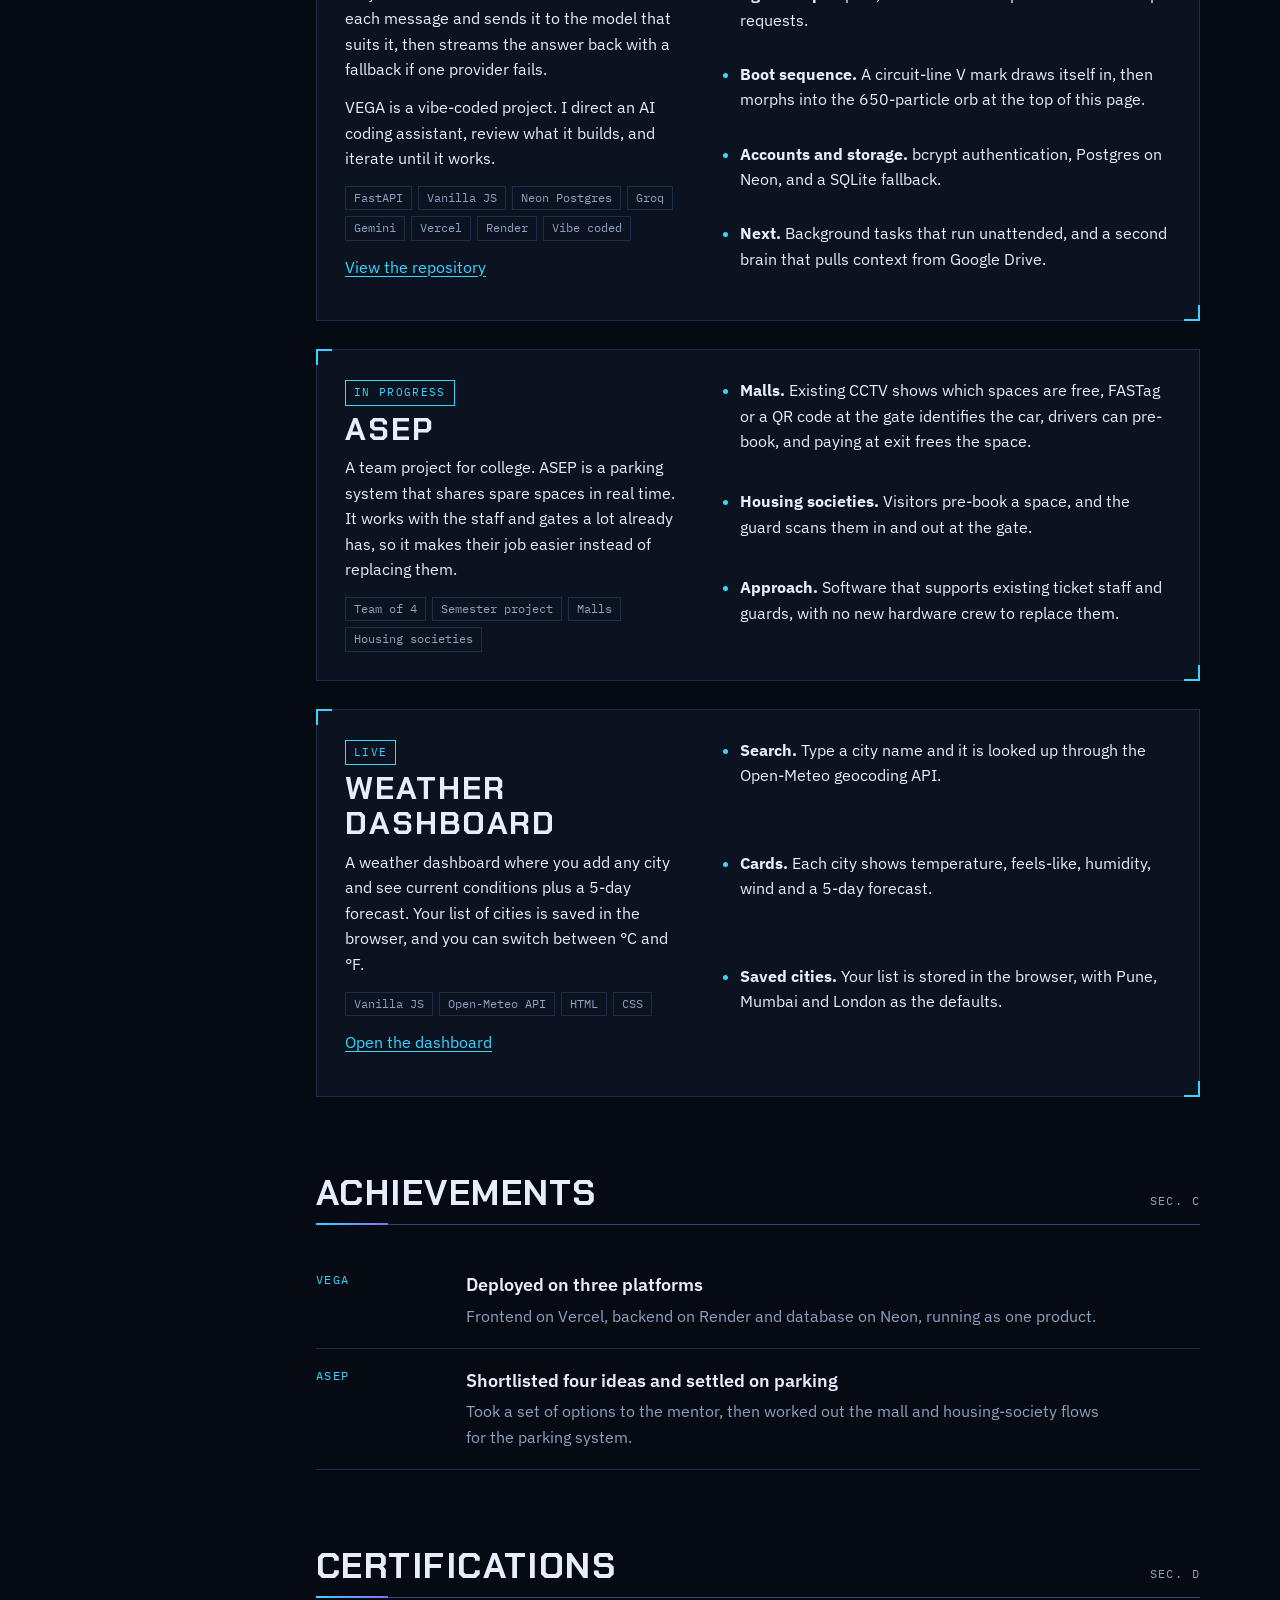
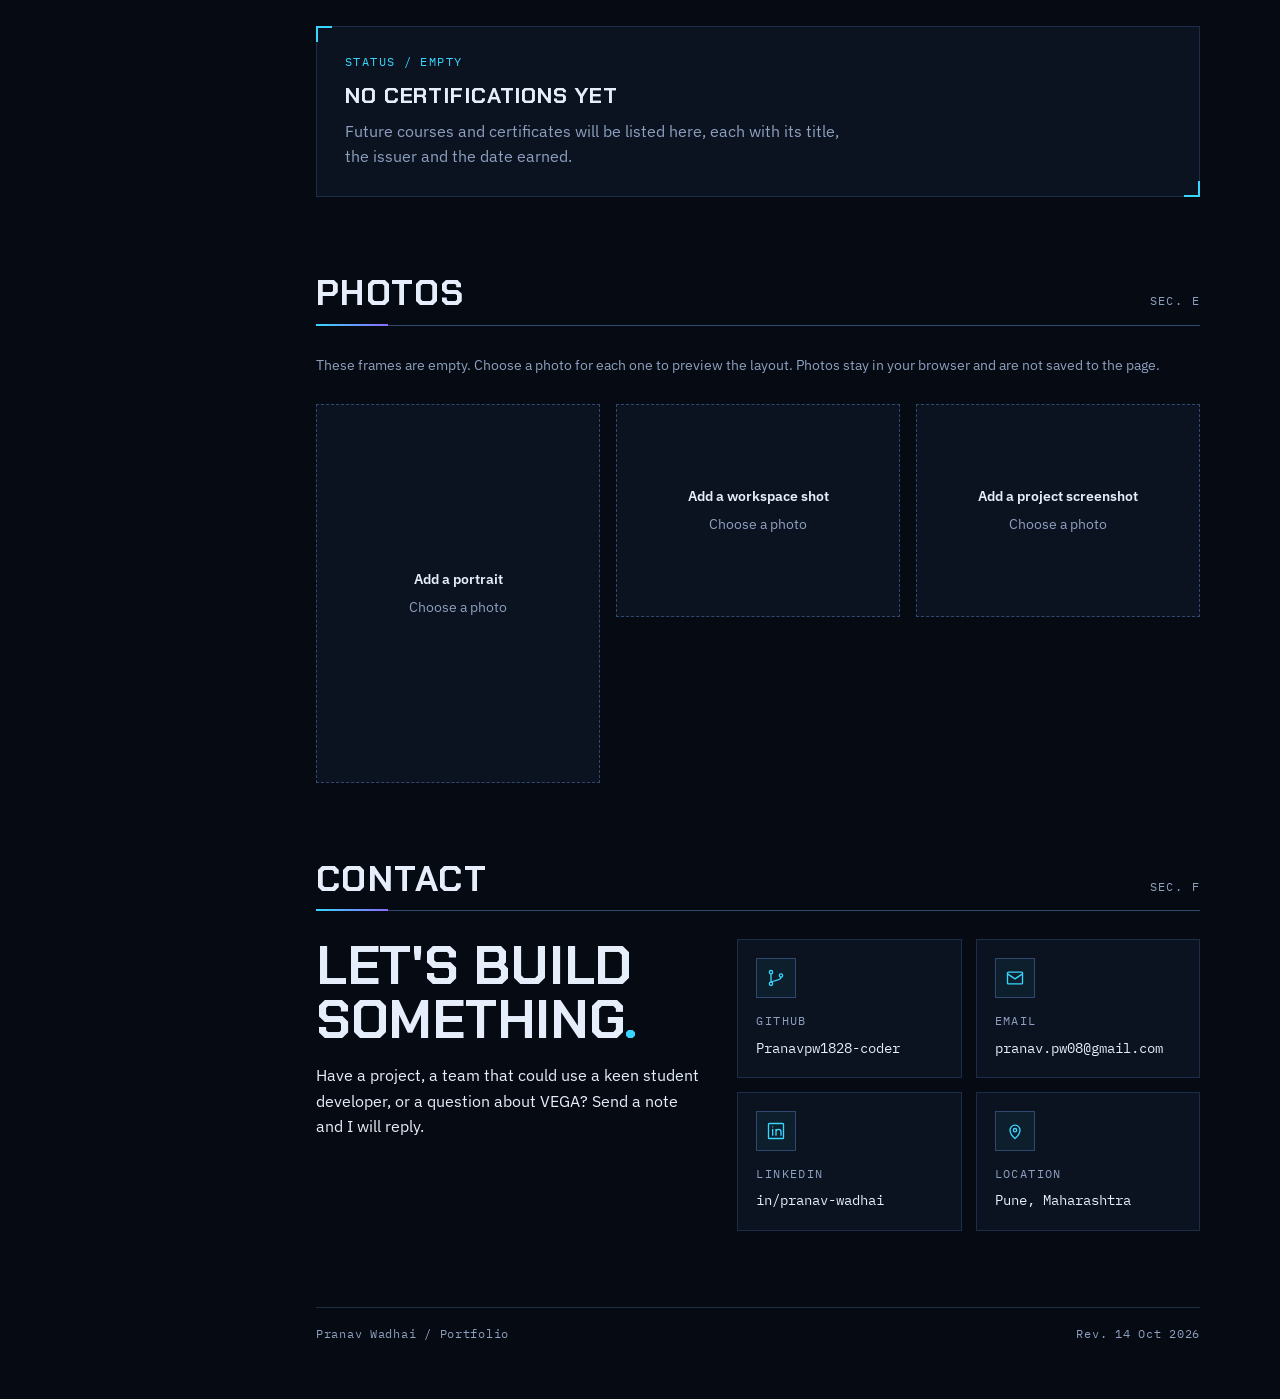
==== commit 9912e68f: "Rename ASAP to ASEP Co-Authored-By: Claude Sonnet 5.5 <noreply@anthropic.com> Claude-Session: https:" ====
--- a/index.html
+++ b/index.html
@@ -78,7 +78,7 @@
         <div>
           <p>I am an engineering student at Vishwakarma University who learns by building. My main project is VEGA, a vibe-coded AI assistant that runs as an installable web app and picks between models depending on what you ask.</p>
           <p>I build by describing what I want to an AI coding assistant, testing the result and iterating. I care about the details that make a tool feel finished, and when something does not work out, such as a hosting plan I could not afford, I change the design and keep going.</p>
-          <p>Outside my own builds, I work in a team of four on ASAP, a college project that shares spare parking spaces in malls and housing societies so drivers stop circling for a spot.</p>
+          <p>Outside my own builds, I work in a team of four on ASEP, a college project that shares spare parking spaces in malls and housing societies so drivers stop circling for a spot.</p>
           <h3 class="label hot" style="margin:22px 0 10px">Tools I use</h3>
           <ul class="skills">
             <li>Python</li><li>FastAPI</li><li>JavaScript</li><li>PostgreSQL</li><li>SQLite</li><li>Groq API</li><li>Gemini API</li><li>PWA</li><li>Git &amp; GitHub</li><li>Vercel</li><li>Render</li>
@@ -90,7 +90,7 @@
         </div>
         <div class="facts hud">
           <div><span class="label">Studying</span><b>Engineering, Vishwakarma University</b></div>
-          <div><span class="label">Currently building</span><b>VEGA assistant, ASAP</b></div>
+          <div><span class="label">Currently building</span><b>VEGA assistant, ASEP</b></div>
           <div><span class="label">Building with</span><b>AI coding assistants</b></div>
           <div><span class="label">Works best</span><b>Small teams, clear goals</b></div>
           <div><span class="label">Favorite F1 team</span><b>Mercedes-AMG Petronas</b></div>
@@ -126,8 +126,8 @@
       <article class="project hud">
         <div>
           <span class="status">In progress</span>
-          <h3>ASAP</h3>
-          <p>A team project for college. ASAP is a parking system that shares spare spaces in real time. It works with the staff and gates a lot already has, so it makes their job easier instead of replacing them.</p>
+          <h3>ASEP</h3>
+          <p>A team project for college. ASEP is a parking system that shares spare spaces in real time. It works with the staff and gates a lot already has, so it makes their job easier instead of replacing them.</p>
           <div class="stack"><span>Team of 4</span><span>Semester project</span><span>Malls</span><span>Housing societies</span></div>
         </div>
         <ul>
@@ -157,7 +157,7 @@
       <header><h2>Achievements</h2><span class="label">Sec. C</span></header>
       <ul class="ach">
         <li><span class="label hot">VEGA</span><div><h3>Deployed on three platforms</h3><p>Frontend on Vercel, backend on Render and database on Neon, running as one product.</p></div></li>
-        <li><span class="label hot">ASAP</span><div><h3>Shortlisted four ideas and settled on parking</h3><p>Took a set of options to the mentor, then worked out the mall and housing-society flows for the parking system.</p></div></li>
+        <li><span class="label hot">ASEP</span><div><h3>Shortlisted four ideas and settled on parking</h3><p>Took a set of options to the mentor, then worked out the mall and housing-society flows for the parking system.</p></div></li>
       </ul>
     </section>
 
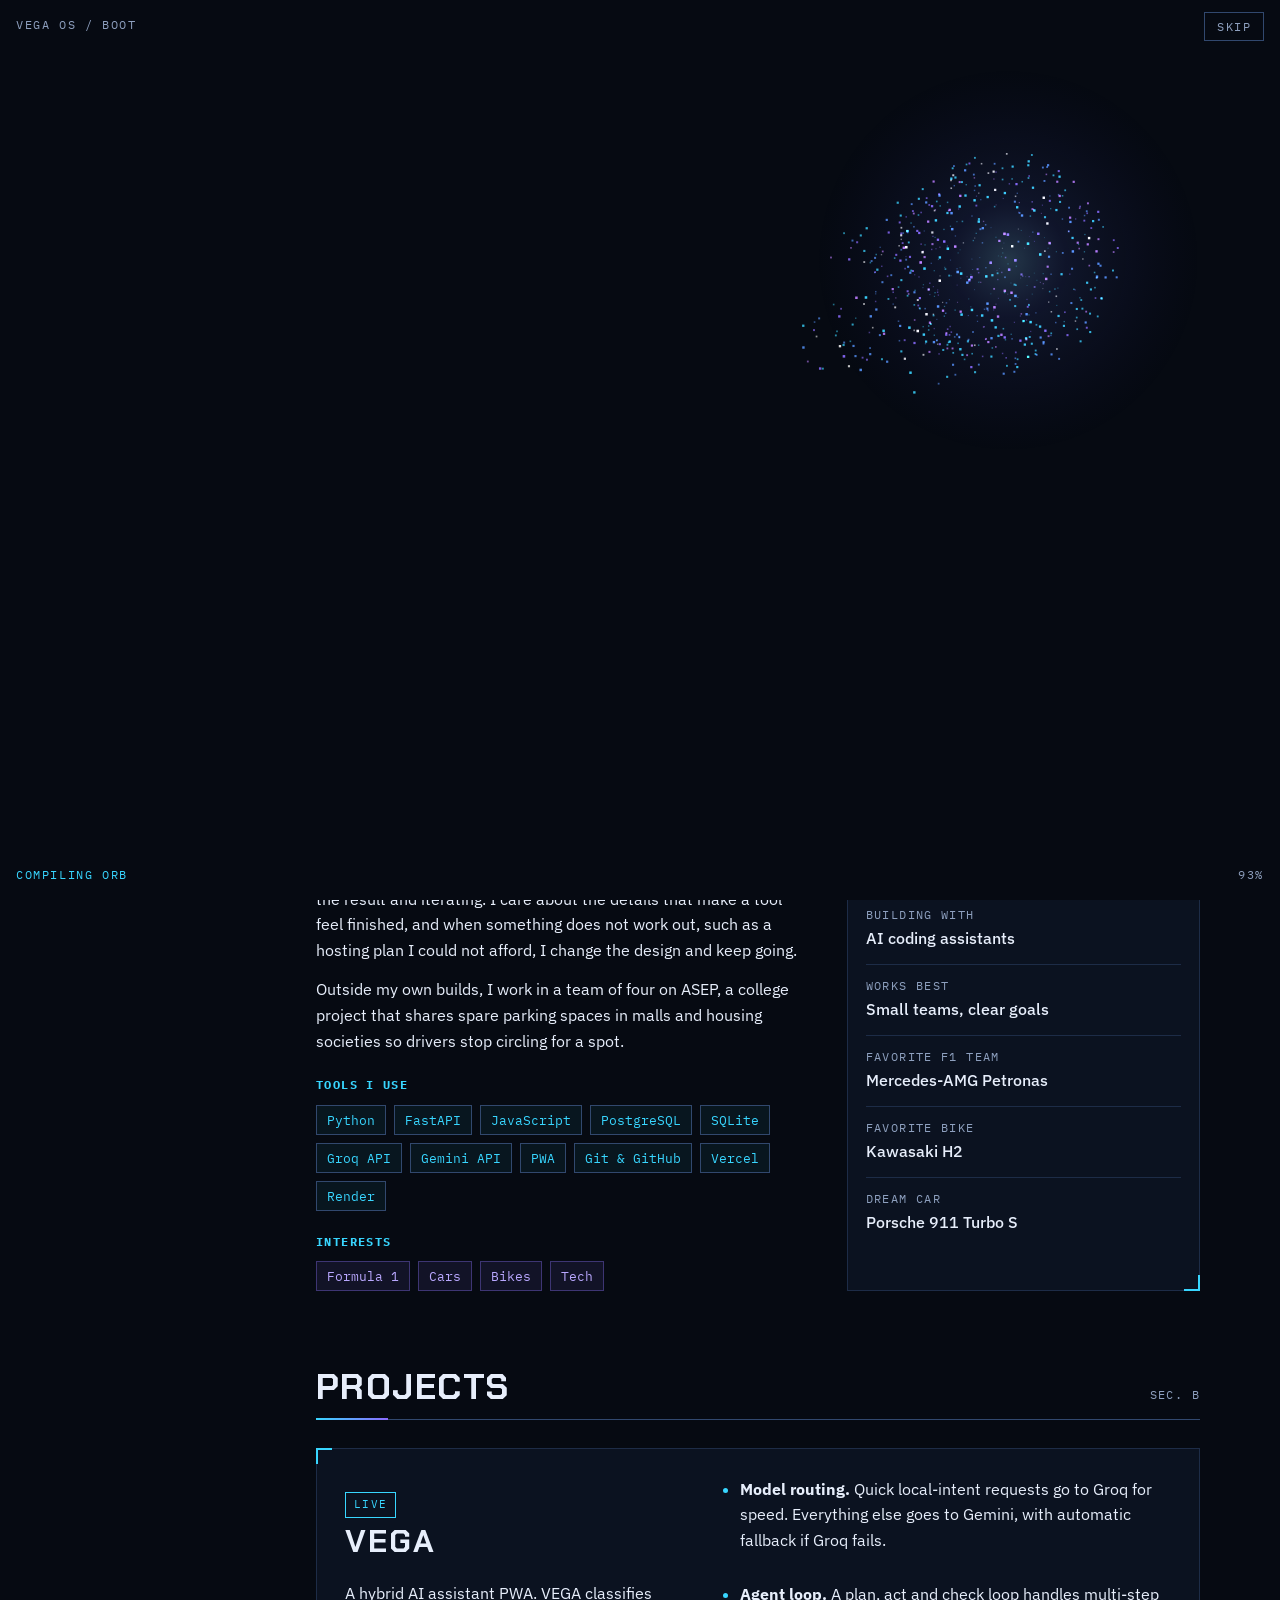
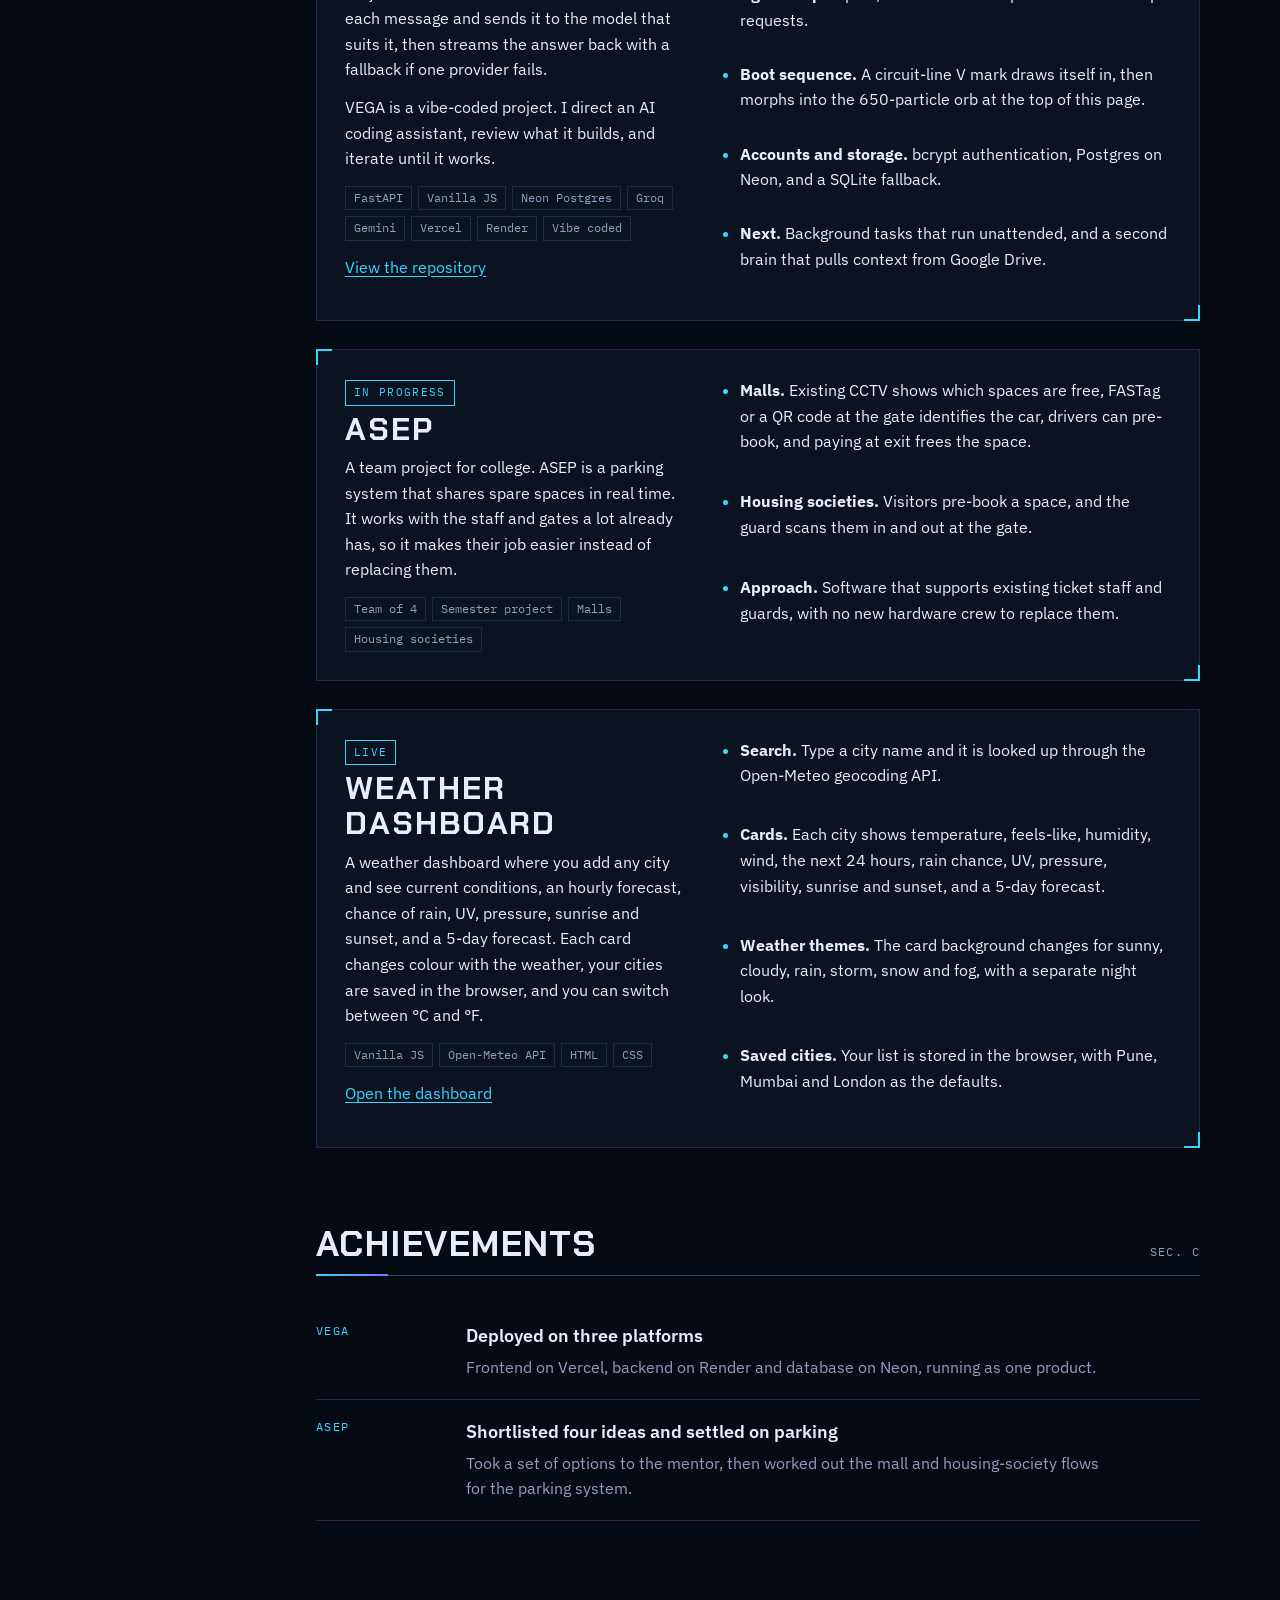
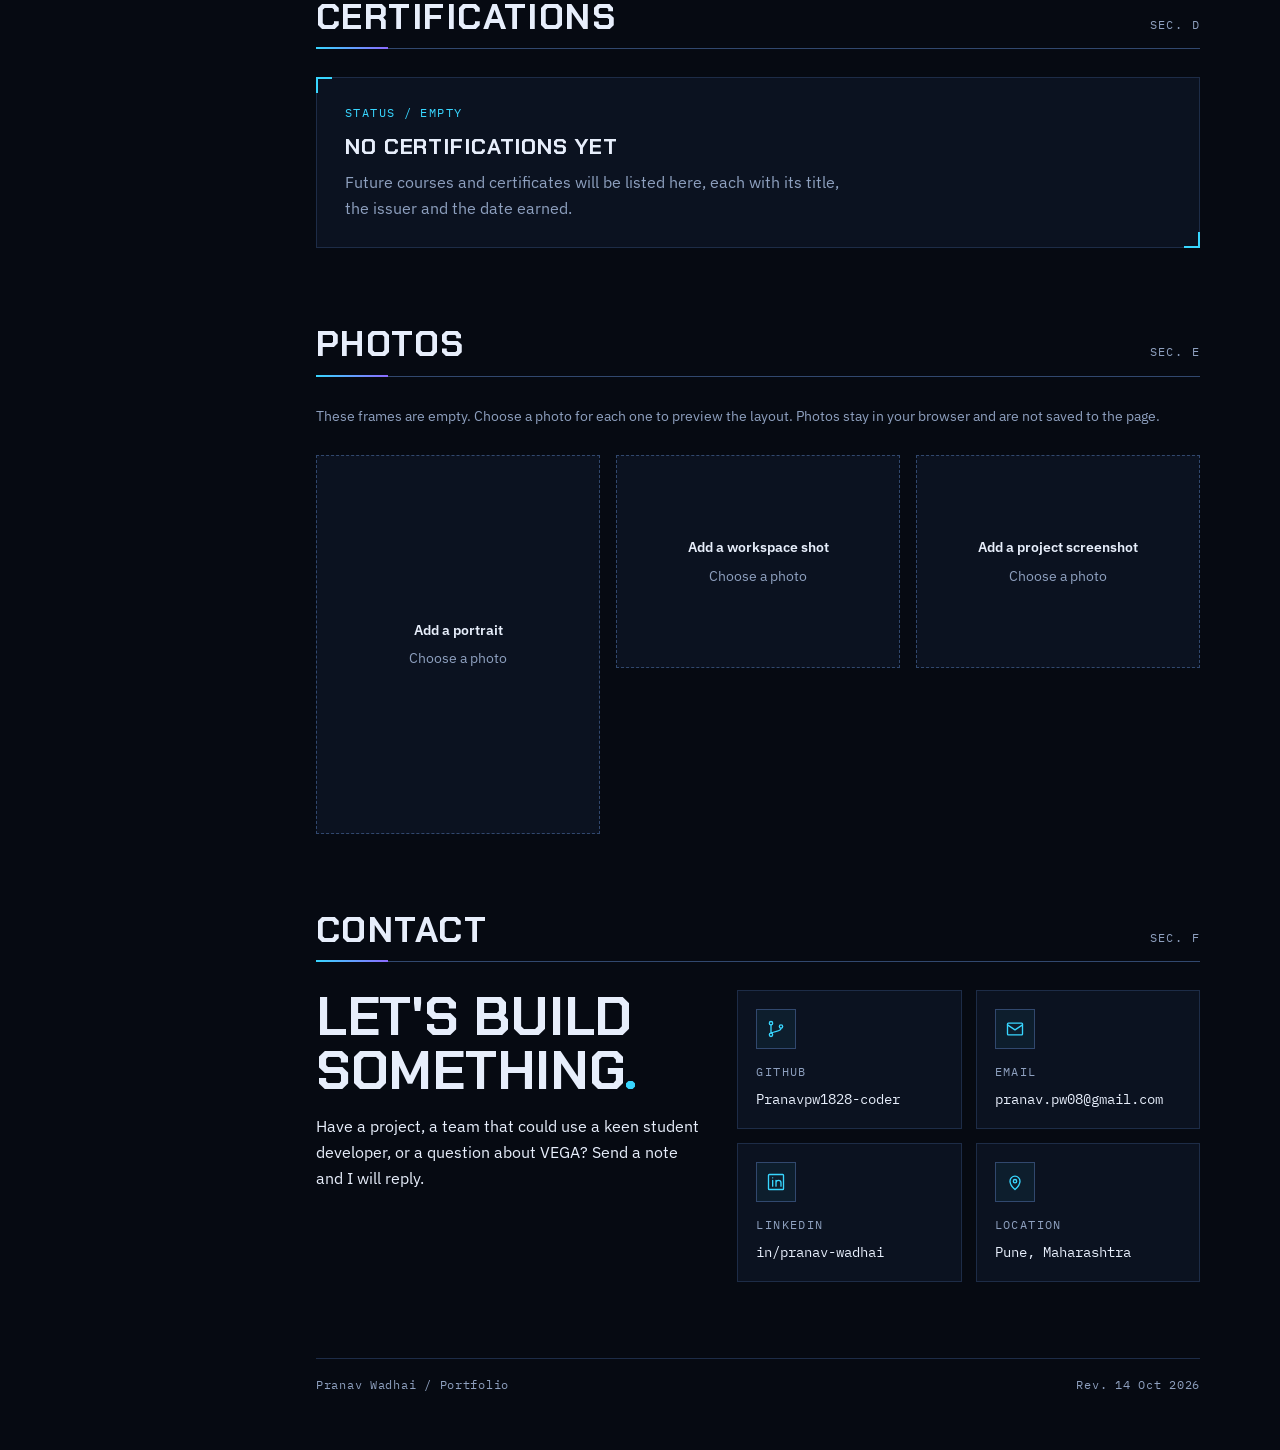
==== commit b525105f: "Weather dashboard: hourly forecast, rain chance, UV/pressure/visibility/dew point, sunrise/sunset, w" ====
--- a/index.html
+++ b/index.html
@@ -141,13 +141,14 @@
         <div>
           <span class="status">Live</span>
           <h3>Weather Dashboard</h3>
-          <p>A weather dashboard where you add any city and see current conditions plus a 5-day forecast. Your list of cities is saved in the browser, and you can switch between °C and °F.</p>
+          <p>A weather dashboard where you add any city and see current conditions, an hourly forecast, chance of rain, UV, pressure, sunrise and sunset, and a 5-day forecast. Each card changes colour with the weather, your cities are saved in the browser, and you can switch between °C and °F.</p>
           <div class="stack"><span>Vanilla JS</span><span>Open-Meteo API</span><span>HTML</span><span>CSS</span></div>
           <p style="margin-top:14px"><a href="weather-dashboard/" rel="noopener">Open the dashboard</a></p>
         </div>
         <ul>
           <li><b>Search.</b> Type a city name and it is looked up through the Open-Meteo geocoding API.</li>
-          <li><b>Cards.</b> Each city shows temperature, feels-like, humidity, wind and a 5-day forecast.</li>
+          <li><b>Cards.</b> Each city shows temperature, feels-like, humidity, wind, the next 24 hours, rain chance, UV, pressure, visibility, sunrise and sunset, and a 5-day forecast.</li>
+          <li><b>Weather themes.</b> The card background changes for sunny, cloudy, rain, storm, snow and fog, with a separate night look.</li>
           <li><b>Saved cities.</b> Your list is stored in the browser, with Pune, Mumbai and London as the defaults.</li>
         </ul>
       </article>
